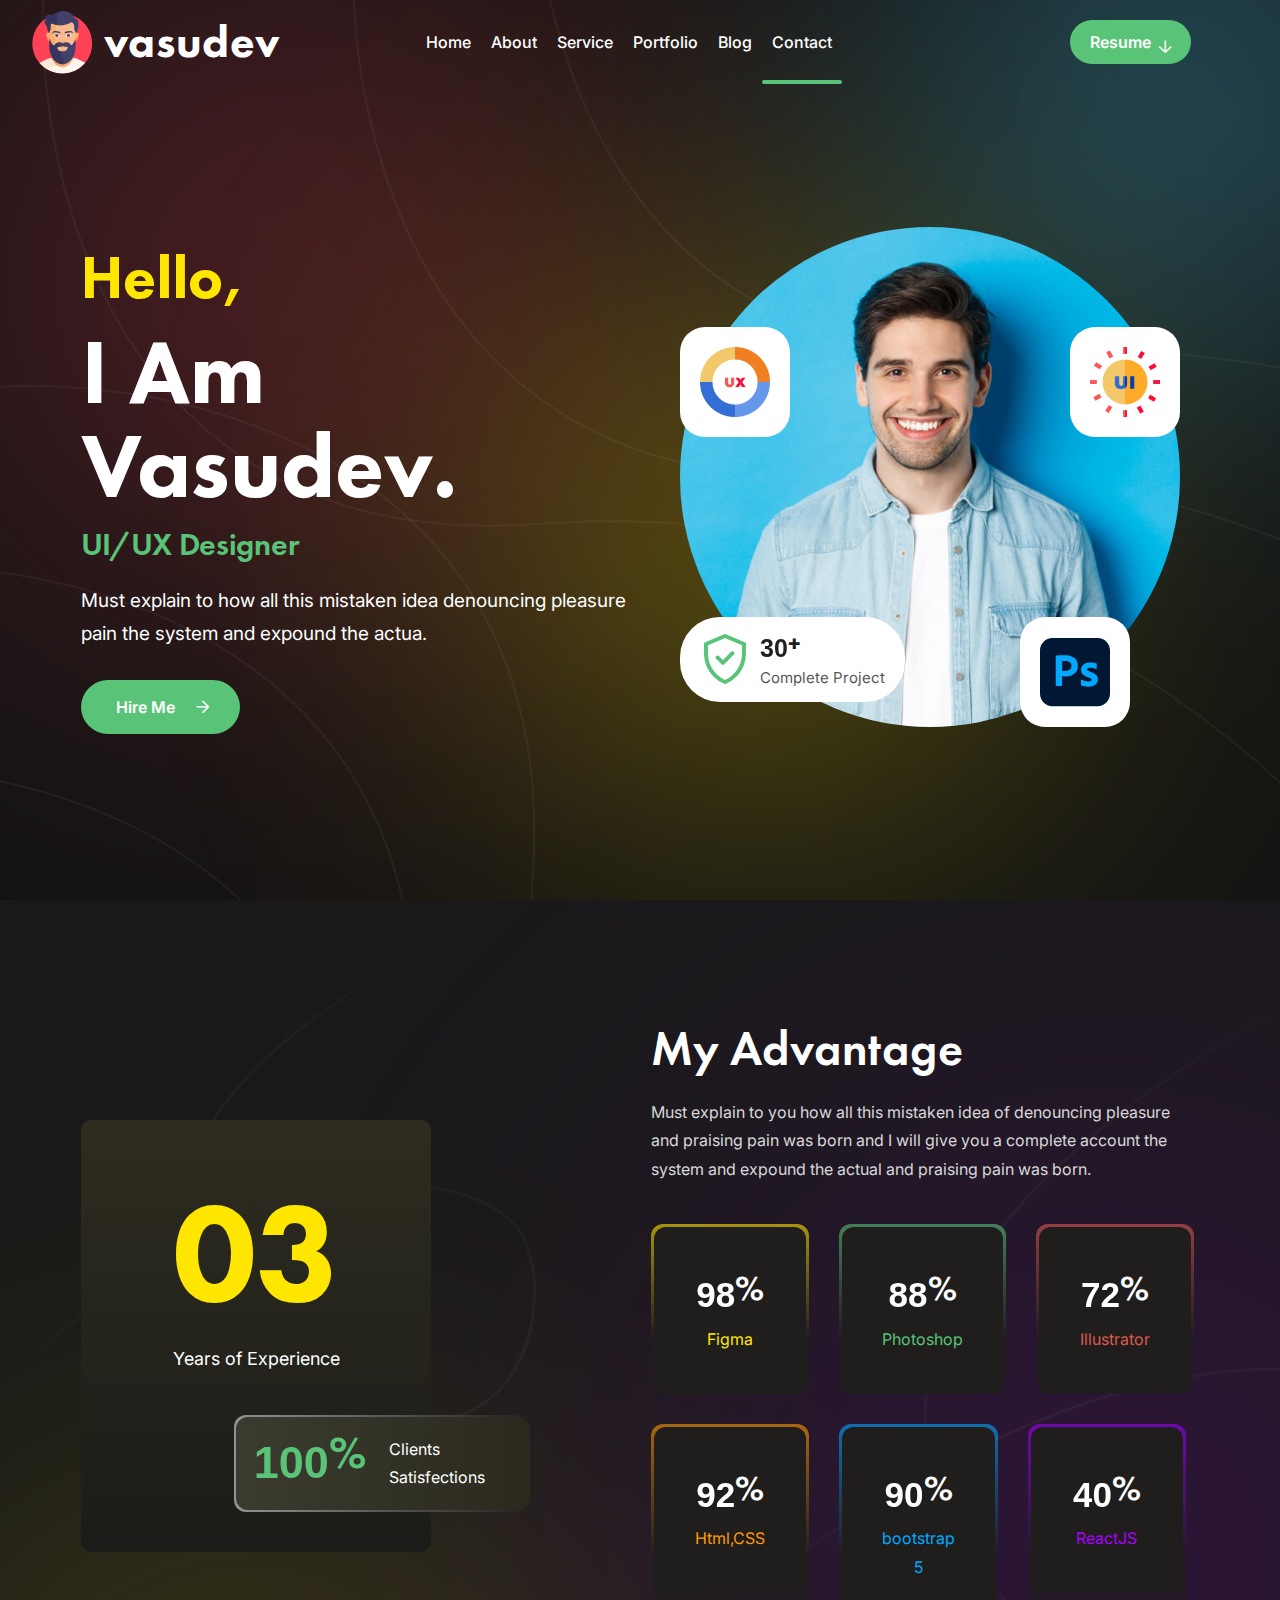
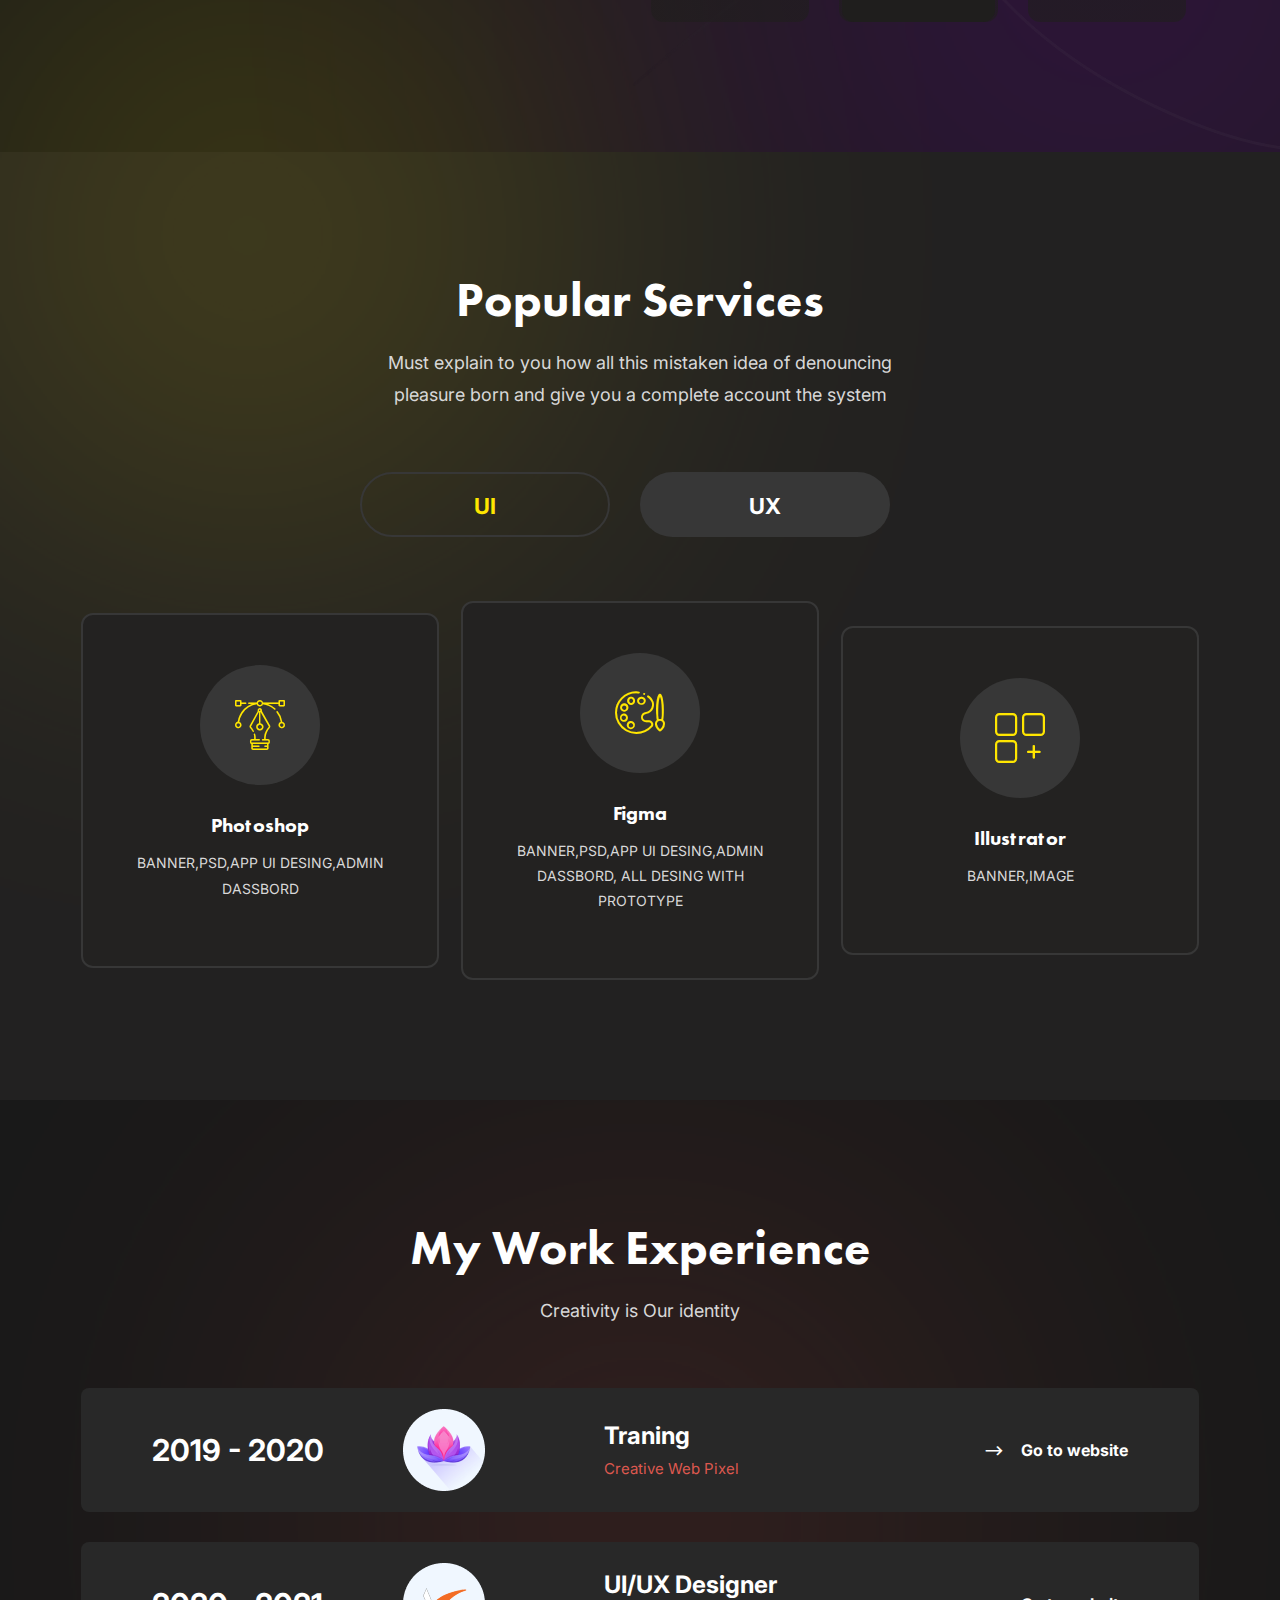
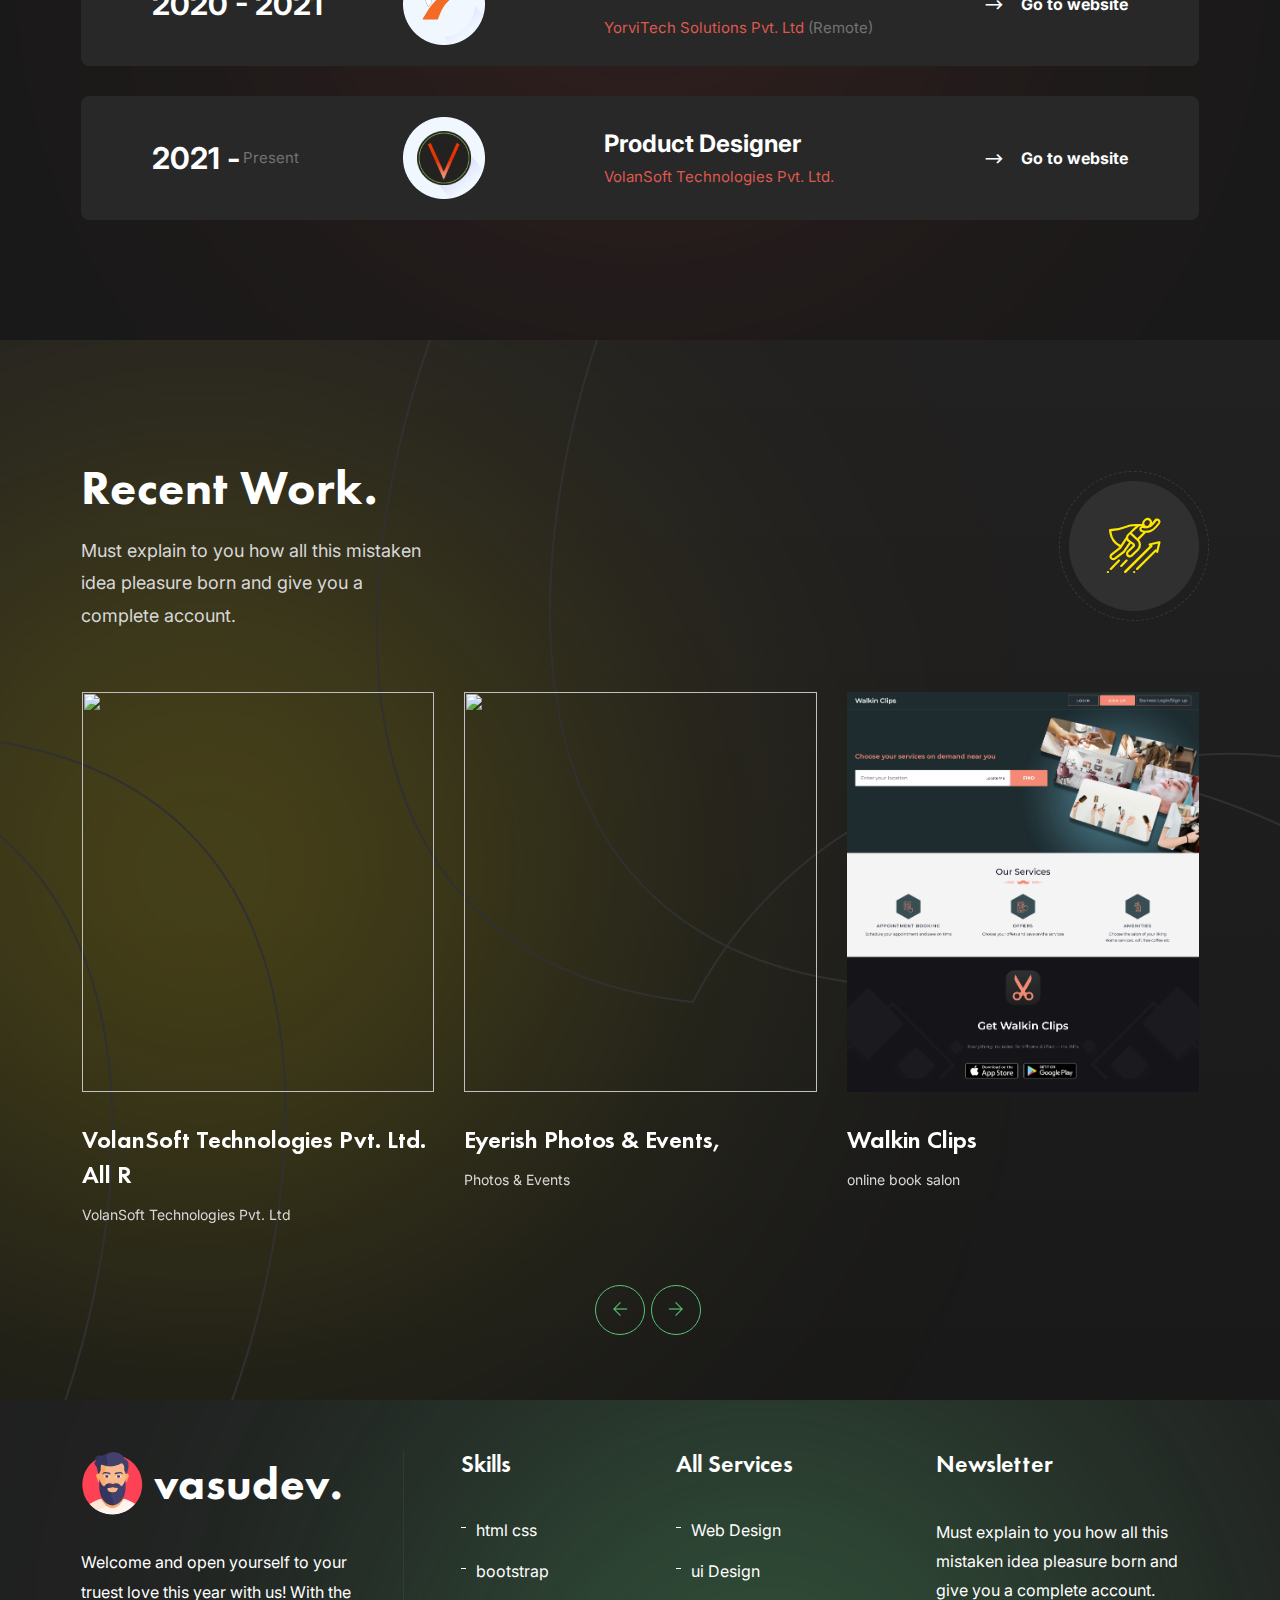
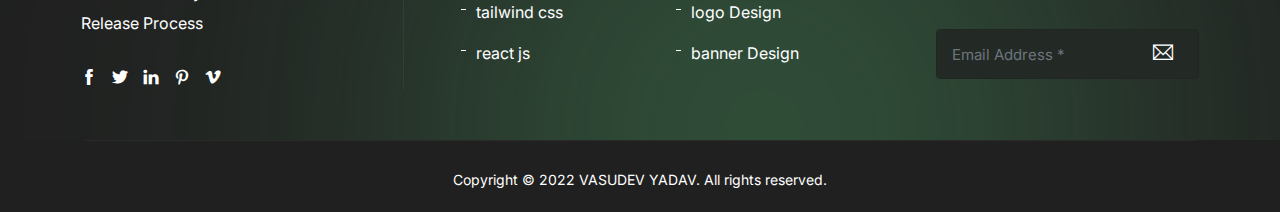
==== index.html @ 5c4f7eec "all file" ====
<!DOCTYPE html>
<html lang="en">


<head>
    <meta charset="utf-8">
    <meta http-equiv="X-UA-Compatible" content="IE=edge">
    <meta name="viewport" content="width=device-width, initial-scale=1">
    <meta name="author" content="wpOceans">
    <link rel="shortcut icon" type="image/png" href="assets/images/favicon.png">
    <title> vasudev yadav Portfolio</title>
    <link href="assets/css/themify-icons.css" rel="stylesheet">
    <link href="assets/css/font-awesome.min.css" rel="stylesheet">
    <link href="assets/css/flaticon.css" rel="stylesheet">
    <link href="assets/css/bootstrap.min.css" rel="stylesheet">
    <link href="assets/css/magnific-popup.css" rel="stylesheet">
    <link href="assets/css/animate.css" rel="stylesheet">
    <link href="assets/css/owl.carousel.css" rel="stylesheet">
    <link href="assets/css/owl.theme.css" rel="stylesheet">
    <link href="assets/css/slick.css" rel="stylesheet">
    <link href="assets/css/slick-theme.css" rel="stylesheet">
    <link href="assets/css/swiper.min.css" rel="stylesheet">
    <link href="assets/css/nice-select.css" rel="stylesheet">
    <link href="assets/css/owl.transitions.css" rel="stylesheet">
    <link href="assets/css/jquery.fancybox.css" rel="stylesheet">
    <link href="assets/css/odometer-theme-default.css" rel="stylesheet">
    <link href="assets/sass/style.css" rel="stylesheet">
</head>

<body>

    <!-- start page-wrapper -->
    <div class="page-wrapper">
        <!-- start preloader -->
        <div class="preloader">
            <div class="vertical-centered-box">
                <div class="content">
                    <div class="loader-circle"></div>
                    <div class="loader-line-mask">
                        <div class="loader-line"></div>
                    </div>
                    <img src="assets/images/preloader.png" alt="">
                </div>
            </div>
        </div>
        <!-- end preloader -->
        <header id="header" class="wpo-header-style-1">
            <div class="wpo-site-header">
                <nav class="navigation navbar navbar-expand-lg navbar-light">
                    <div class="container">
                        <div class="row align-items-center">
                            <div class="col-lg-3 col-md-3 col-3 d-lg-none dl-block">
                                <div class="mobail-menu">
                                    <button type="button" class="navbar-toggler open-btn">
                                        <span class="sr-only">Toggle navigation</span>
                                        <span class="icon-bar first-angle"></span>
                                        <span class="icon-bar middle-angle"></span>
                                        <span class="icon-bar last-angle"></span>
                                    </button>
                                </div>
                            </div>
                            <div class="col-lg-2 col-md-6 col-6">
                                <div class="navbar-header">
                                    <a class="navbar-brand site-logo" href="index.html"><img
                                            src="assets/images/logo.png" alt="">vasudev</a>
                                </div>
                            </div>
                            <div class="col-lg-8 col-md-1 col-1">
                                <div id="navbar" class="collapse navbar-collapse navigation-holder">
                                    <button class="menu-close"><i class="ti-close"></i></button>
                                    <ul class="nav navbar-nav mb-2 mb-lg-0">
                                        <li class="menu-item-has-children">
                                            <a  href="#">Home</a>
                                            
                                        </li>
                                        <li>
                                            <a  href="#">About</a>
                                        </li>
                                        <li class="menu-item-has-children">
                                            <a href="#">Service</a>
                                           
                                        </li>
                                        <li class="menu-item-has-children">
                                            <a href="portfolio.html">Portfolio</a>
                                           
                                        </li>
                                        <li class="menu-item-has-children">
                                            <a href="#">Blog</a>
                                          
                                        </li>
                                        <li>
                                            <a class="active" href="contact.html">Contact</a>
                                        </li>
                                    </ul>

                                </div><!-- end of nav-collapse -->
                            </div>
                            <div class="col-lg-2 col-md-2 col-2">
                                <div class="header-right">
                                    <div class="header-btn">
                                        <a class="theme-btn" download="My Cv" href="assets/vasudev-yadav-resume.doc"
                                            title="ImageName">
                                            <img class="hide-img" alt="ImageName" src="assets/vasudev-yadav-resume.doc">
                                            Resume
                                        </a>
                                    </div>
                                </div>
                            </div>
                        </div>
                    </div><!-- end of container -->
                </nav>
            </div>
        </header>
        <!-- start of hero -->
        <section class="static-hero" id='div'>
            <div class="hero-container">
                <div class="hero-inner">
                    <div class="container">
                        <div class="row align-items-center">
                            <div class="col-xl-6 col-lg-6 col-12">
                                <div class="wpo-static-hero-inner">
                                    <div data-swiper-parallax="300" class="slide-title">
                                        <h2><span>Hello,</span>
                                            I am Vasudev.</h2>
                                    </div>
                                    <div data-swiper-parallax="300" class="slide-sub-title">
                                        <h5>UI/UX Designer</h5>
                                    </div>
                                    <div data-swiper-parallax="400" class="slide-text">
                                        <p>Must explain to how all this mistaken idea denouncing pleasure pain
                                            the system and expound the actua.</p>
                                    </div>
                                    <div class="clearfix"></div>
                                    <div class="slide-btn"><a class="theme-btn" href="about.html">Hire Me</a></div>
                                </div>
                            </div>
                        </div>
                    </div>
                </div>
            </div>
            <div class="static-hero-right">
                <div class="static-hero-img">
                    <div class="static-hero-img-inner">
                        <img src="assets/images/slider/1.jpg" alt="">
                        <div class="icon-1 floating-item"><img src="assets/images/icon/ux.png" alt=""></div>
                        <div class="icon-2 floating-item"><img src="assets/images/icon/ui.png" alt=""></div>
                        <div class="icon-3 floating-item"><img src="assets/images/icon/photoshop.svg" alt=""></div>
                        <div class="project floating-item">
                            <div class="icon">
                                <i class="fi flaticon-verified"></i>
                            </div>
                            <div class="p-text">
                                <h3><span class="odometer" data-count="30">30</span>+</h3>
                                <p>Complete Project</p>
                            </div>
                        </div>
                    </div>
                </div>
            </div>
            <div class="shape-1">
                <svg width="1038" height="938" viewBox="0 0 1038 938" fill="none">
                    <g opacity="0.5" filter="url(#filter0_f_39_4392)">
                        <circle cx="290.5" cy="282.5" r="247.5" />
                    </g>
                    <defs>
                        <filter id="filter0_f_39_4392" x="-457" y="-465" width="1495" height="1495"
                            filterUnits="userSpaceOnUse" color-interpolation-filters="sRGB">
                            <feFlood flood-opacity="0" result="BackgroundImageFix" />
                            <feBlend mode="normal" in="SourceGraphic" in2="BackgroundImageFix" result="shape" />
                            <feGaussianBlur stdDeviation="250" result="effect1_foregroundBlur_39_4392" />
                        </filter>
                    </defs>
                </svg>
            </div>
            <div class="shape-2">
                <svg width="1295" height="938" viewBox="0 0 1295 938" fill="none">
                    <g opacity="0.4" filter="url(#filter0_f_39_4393)">
                        <circle cx="647.5" cy="561.5" r="247.5" />
                    </g>
                    <defs>
                        <filter id="filter0_f_39_4393" x="0" y="-86" width="1295" height="1295"
                            filterUnits="userSpaceOnUse" color-interpolation-filters="sRGB">
                            <feFlood flood-opacity="0" result="BackgroundImageFix" />
                            <feBlend mode="normal" in="SourceGraphic" in2="BackgroundImageFix" result="shape" />
                            <feGaussianBlur stdDeviation="200" result="effect1_foregroundBlur_39_4393" />
                        </filter>
                    </defs>
                </svg>
            </div>
            <div class="shape-3">
                <svg width="752" height="747" viewBox="0 0 752 747" fill="none">
                    <g opacity="0.45" filter="url(#filter0_f_39_4394)">
                        <circle cx="647.5" cy="99.5" r="247.5" />
                    </g>
                    <defs>
                        <filter id="filter0_f_39_4394" x="0" y="-548" width="1295" height="1295"
                            filterUnits="userSpaceOnUse" color-interpolation-filters="sRGB">
                            <feFlood flood-opacity="0" result="BackgroundImageFix" />
                            <feBlend mode="normal" in="SourceGraphic" in2="BackgroundImageFix" result="shape" />
                            <feGaussianBlur stdDeviation="200" result="effect1_foregroundBlur_39_4394" />
                        </filter>
                    </defs>
                </svg>
            </div>
            <div class="line-shape-1">
                <img src="assets/images/slider/line-1.png" alt="">
            </div>
            <div class="line-shape-2">
                <img src="assets/images/slider/line-2.png" alt="">
            </div>
        </section>
        <!-- end of hero slider -->

        <!-- start of wpo-about-area -->
        <div class="wpo-about-area section-padding">
            <div class="container">
                <div class="row align-items-center">
                    <div class="col-lg-5 col-md-12 col-sm-12">
                        <div class="wpo-about-exprience-wrap">
                            <div class="wpo-about-exprience">
                                <h2>03</h2>
                                <span>Years of Experience</span>
                            </div>
                            <div class="client">
                                <h3><span class="odometer" data-count="100">00</span>%</h3>
                                <p>Clients Satisfections</p>
                            </div>
                        </div>
                    </div>
                    <div class="col-lg-6 offset-lg-1 col-md-12 col-sm-12">
                        <div class="wpo-about-content">
                            <div class="wpo-about-title">
                                <h2>My Advantage</h2>
                                <p>Must explain to you how all this mistaken idea of denouncing
                                    pleasure and praising pain was born and I will give you a complete account
                                    the system and expound the actual and praising pain was born.</p>
                            </div>
                            <div class="wpo-about-funfact">
                                <div class="grid">
                                    <div class="grid-inner">
                                        <h3><span class="odometer" data-count="98">98</span>%</h3>
                                        <p>Figma</p>
                                    </div>
                                </div>
                              
                                <div class="grid">
                                    <div class="grid-inner">
                                        <h3><span class="odometer" data-count="88">99</span>%</h3>
                                        <p>Photoshop</p>
                                    </div>
                                </div>

                                <div class="grid">
                                    <div class="grid-inner">
                                        <h3><span class="odometer" data-count="72">80</span>%</h3>
                                        <p>Illustrator</p>
                                    </div>
                                </div>

                                <div class="grid">
                                    <div class="grid-inner">
                                        <h3><span class="odometer" data-count="92">92</span>%</h3>
                                        <p>Html,CSS </p>
                                    </div>
                                </div>
                                <div class="grid">
                                    <div class="grid-inner">
                                        <h3><span class="odometer" data-count="90">00</span>%</h3>
                                        <p> bootstrap 5  </p>
                                    </div>
                                </div>
                                <div class="grid">
                                    <div class="grid-inner">
                                        <h3><span class="odometer" data-count="40">00</span>%</h3>
                                        <p>ReactJS</p>
                                    </div>
                                </div>
                            </div>
                        </div>
                    </div>
                </div>
            </div>
            <div class="ab-shape">
                <svg width="995" height="1495" viewBox="0 0 995 1495" fill="none">
                    <g opacity="0.3" filter="url(#filter0_f_39_4267)">
                        <circle cx="247.5" cy="747.5" r="247.5" fill="#FFE500" />
                    </g>
                    <defs>
                        <filter id="filter0_f_39_4267" x="-500" y="0" width="1495" height="1495"
                            filterUnits="userSpaceOnUse" color-interpolation-filters="sRGB">
                            <feFlood flood-opacity="0" result="BackgroundImageFix" />
                            <feBlend mode="normal" in="SourceGraphic" in2="BackgroundImageFix" result="shape" />
                            <feGaussianBlur stdDeviation="250" result="effect1_foregroundBlur_39_4267" />
                        </filter>
                    </defs>
                </svg>
            </div>
            <div class="ab-shape-s2">
                <svg width="1252" height="1901" viewBox="0 0 1252 1901" fill="none">
                    <g opacity="0.15" filter="url(#filter0_f_39_4265)">
                        <circle cx="950" cy="950.004" r="450" />
                    </g>
                    <defs>
                        <filter id="filter0_f_39_4265" x="-0.00012207" y="0.00402832" width="1900" height="1900"
                            filterUnits="userSpaceOnUse" color-interpolation-filters="sRGB">
                            <feFlood flood-opacity="0" result="BackgroundImageFix" />
                            <feBlend mode="normal" in="SourceGraphic" in2="BackgroundImageFix" result="shape" />
                            <feGaussianBlur stdDeviation="250" result="effect1_foregroundBlur_39_4265" />
                        </filter>
                    </defs>
                </svg>
            </div>
            <div class="line-shape-1">
                <img src="assets/images/about/shape1.png" alt="">
            </div>
            <div class="line-shape-2">
                <img src="assets/images/about/shape2.png" alt="">
            </div>
        </div>
        <!-- end of wpo-about-area -->

        <!-- start of wpo-service-area -->
        <div class="wpo-service-area section-padding">
            <div class="container">
                <div class="row justify-content-center">
                    <div class="col-lg-6 col-12">
                        <div class="wpo-section-title">
                            <h2>Popular Services</h2>
                            <p>Must explain to you how all this mistaken idea of denouncing pleasure
                                born and give you a complete account the system</p>
                        </div>
                    </div>
                </div>
                <div class="wpo-service-wrap">
                    <ul class="nav nav-tabs" id="myTab" role="tablist">
                       
                        <li class="nav-item" role="presentation">
                            <a class="nav-link active" id="Design-tab" data-bs-toggle="tab" href="#Design" role="tab"
                                aria-controls="Design" aria-selected="false">UI</a>
                        </li>

                        <li class="nav-item" role="presentation">
                            <a class="nav-link" id="Development-tab" data-bs-toggle="tab" href="#Development" role="tab"
                                aria-controls="Development" aria-selected="true">UX</a>
                        </li>
                      
                    
                    </ul>
                    <div class="tab-content">
                       
                        <div role="tabpanel" class="tab-pane active" id="Design">
                            <div class="row align-items-center">
                                <div class="col-lg-4 col-md-6 col-12">
                                    <div class="wpo-service-item">
                                        <div class="icon">
                                            <i class="fi flaticon-vector"></i>
                                        </div>
                                        <h2>Photoshop</h2>
                                        <p>BANNER,PSD,APP UI DESING,ADMIN DASSBORD</p>
                                       
                                    </div>
                                </div>
                                <div class="col-lg-4 col-md-6 col-12">
                                    <div class="wpo-service-item">
                                        <div class="icon">
                                            <i class="fi flaticon-palette"></i>
                                        </div>
                                        <h2>Figma</h2>
                                        <p>BANNER,PSD,APP UI DESING,ADMIN DASSBORD, ALL DESING WITH PROTOTYPE </p>
                                    </div>
                                </div>
                                <div class="col-lg-4 col-md-6 col-12">
                                    <div class="wpo-service-item">
                                        <div class="icon">
                                            <i class="fi flaticon-add"></i>
                                        </div>
                                        <h2>Illustrator </h2>
                                        <p>BANNER,IMAGE</p>
                                    </div>
                                </div>
                            </div>
                        </div>
                       
                        <div role="tabpanel" class="tab-pane" id="Development">
                            <div class="row align-items-center">
                                <div class="col-lg-4 col-md-6 col-12">
                                    <div class="wpo-service-item">
                                        <div class="icon">
                                            <i class="fi flaticon-coding"></i>
                                        </div>
                                        <h2>HTML5, CSS, jquery</h2>
                                        <p>Creativity is Our identity
                                        </p>
                                    </div>
                                </div>
                                <div class="col-lg-4 col-md-6 col-12">
                                    <div class="wpo-service-item">
                                        <div class="icon">
                                            <i class="fi flaticon-app-development"></i>
                                        </div>
                                        <h2>bootstrap, tailwind css</h2>
                                        <p>Creativity is Our identity
                                        </p>
                                    </div>
                                </div>
                                <div class="col-lg-4 col-md-6 col-12">
                                    <div class="wpo-service-item">
                                        <div class="icon">
                                            <i class="fi flaticon-smartphone"></i>
                                        </div>
                                        <h2>Normal react js </h2>
                                        <p>Project Setup,React Router, packages install</p>
                                    </div>
                                </div>
                            </div>
                        </div>
                    
                    </div>
                </div>
            </div>
            <div class="ab-shape">
                <svg width="995" height="1495" viewBox="0 0 995 1495" fill="none">
                    <g opacity="0.3" filter="url(#filter0_f_39_4268)">
                        <circle cx="247.5" cy="747.5" r="247.5" fill="#FFE500" />
                    </g>
                    <defs>
                        <filter id="filter0_f_39_4268" x="-500" y="0" width="1495" height="1495"
                            filterUnits="userSpaceOnUse" color-interpolation-filters="sRGB">
                            <feFlood flood-opacity="0" result="BackgroundImageFix" />
                            <feBlend mode="normal" in="SourceGraphic" in2="BackgroundImageFix" result="shape" />
                            <feGaussianBlur stdDeviation="250" result="effect1_foregroundBlur_39_4267" />
                        </filter>
                    </defs>
                </svg>
            </div>
        </div>
        <!-- end of wpo-service-area -->

        <!-- start of wpo-work-area -->
        <div class="wpo-work-area section-padding">
            <div class="container">
                <div class="row justify-content-center">
                    <div class="col-lg-6 col-12">
                        <div class="wpo-section-title">
                            <h2>My Work Experience</h2>
                            <p>Creativity is Our identity
                            </p>
                        </div>
                    </div>
                </div>
                <div class="wpo-work-wrap">
                    <div class="wpo-work-item">
                        <ul>
                            <li class="date">2019 - 2020</li>
                            <li class="logo"><img src="assets/images/work/1.png" alt=""></li>
                            <li class="position">Traning <span>Creative Web Pixel</span></li>
                            <li class="link"><a href="https://www.creativewebpixel.com/"target="blank">Go to website</a></li>
                        </ul>
                    </div>
                    <div class="wpo-work-item">
                        <ul>
                            <li class="date">2020 - 2021</li>
                            <li class="logo"><img src="assets/images/work/2.png" alt=""></li>
                            <li class="position">UI/UX Designer <span>YorviTech Solutions Pvt. Ltd
                                    <span>(Remote)</span></span></li>
                            <li class="link"><a href="https://yorvitech.com/" target="_blank">Go to website</a></li>
                        </ul>
                    </div>
                 
                    <div class="wpo-work-item">
                        <ul>
                            <li class="date">2021 - <span>Present</span></li>
                            <li class="logo"><img src="assets/images/work/4.png" alt=""></li>
                            <li class="position">Product Designer <span>VolanSoft Technologies Pvt. Ltd.
                                    </span></li>
                            <li class="link"><a href="https://volansoft.in/" target="_blank">Go to website</a></li>
                        </ul>
                    </div>
                </div>
            </div>
            <div class="shape-wk">
                <svg width="1500" height="1500" viewBox="0 0 1500 1500" fill="none">
                    <g opacity="0.45" filter="url(#filter0_f_39_4214)">
                        <circle cx="750" cy="750" r="200" />
                    </g>
                    <defs>
                        <filter id="filter0_f_39_4214" x="0" y="0" width="1500" height="1500"
                            filterUnits="userSpaceOnUse" color-interpolation-filters="sRGB">
                            <feFlood flood-opacity="0" result="BackgroundImageFix" />
                            <feBlend mode="normal" in="SourceGraphic" in2="BackgroundImageFix" result="shape" />
                            <feGaussianBlur stdDeviation="275" result="effect1_foregroundBlur_39_4212" />
                        </filter>
                    </defs>
                </svg>
            </div>
        </div>
        <!-- end of wpo-work-area -->

        <!-- start of wpo-project-area -->
        <div class="wpo-project-area section-padding">
            <div class="container">
                <div class="wpo-section-title-s2">
                    <div class="row align-items-center">
                        <div class="col-lg-4 col-12">
                            <div class="title">
                                <h2>Recent Work.</h2>
                                <p>Must explain to you how all this mistaken idea pleasure
                                    born and give you a complete account.</p>
                            </div>
                        </div>
                        <div class="col-lg-6 offset-lg-2">
                            <div class="sec-title-icon">
                                <i class="fi flaticon-self-growth"></i>
                            </div>
                        </div>
                    </div>
                </div>
                <div class="wpo-project-wrap wpo-project-slide owl-carousel">
                    <div class="wpo-project-item">
                        <div class="wpo-project-img">
                            <img class="project-martket-img" src="assets/images/project/img-1.png" alt="">
                        </div>
                        <div class="wpo-project-text">
                            <h2><a href="https://volansoft.in/"target="blank">VolanSoft Technologies Pvt. Ltd. All R</a></h2>
                            <span>VolanSoft Technologies Pvt. Ltd</span>
                        </div>
                    </div>
                    <div class="wpo-project-item">
                        <div class="wpo-project-img">
                            <img class="project-martket-img" src="assets/images/project/img-2.png" alt="">
                        </div>
                        <div class="wpo-project-text">
                            <h2><a href="https://eyerishphotos.online/" target="_blank">Eyerish Photos & Events,</a></h2>
                            <span>Photos & Events</span>
                        </div>
                    </div>
                    <div class="wpo-project-item">
                        <div class="wpo-project-img">
                            <img class="project-martket-img" src="assets/images/project/img-3.png" alt="">
                        </div>
                        <div class="wpo-project-text">
                            <h2><a href="https://walkinclips.com/" target="_blank">Walkin Clips</a></h2>
                            <span>online book salon</span>
                        </div>
                    </div>
                    <div class="wpo-project-item">
                        <div class="wpo-project-img">
                            <img class="project-martket-img" src="assets/images/project/img-5.png" alt="">
                        </div>
                        <div class="wpo-project-text">
                            <h2><a href="https://revueradmin.mishry.com/revuer-admin" target="_blank">RevuER</a></h2>
                            <span> Business Managment panel</span>
                        </div>
                    </div>
                    <div class="wpo-project-item">
                        <div class="wpo-project-img">
                            <img class="project-martket-img" src="assets/images/project/img-6.png" alt="">
                        </div>
                        <div class="wpo-project-text">
                            <h2><a href="http://3.110.170.207:3000/super-admin/school-details" target="_blank">School Panel</a></h2>
                            <span>online School Managment</span>
                        </div>
                    </div>
                    
                </div>
            </div>
            <div class="shape-p">
                <svg width="1325" height="1687" viewBox="0 0 1325 1687" fill="none">
                    <g filter="url(#filter0_f_39_4166)">
                        <circle cx="481.5" cy="843.5" r="343.5" fill-opacity="0.27" />
                    </g>
                    <defs>
                        <filter id="filter0_f_39_4166" x="-362" y="0" width="1687" height="1687"
                            filterUnits="userSpaceOnUse" color-interpolation-filters="sRGB">
                            <feFlood flood-opacity="0" result="BackgroundImageFix" />
                            <feBlend mode="normal" in="SourceGraphic" in2="BackgroundImageFix" result="shape" />
                            <feGaussianBlur stdDeviation="250" result="effect1_foregroundBlur_39_4166" />
                        </filter>
                    </defs>
                </svg>
            </div>
            <div class="line-shape-1">
                <img src="assets/images/project/line-1.png" alt="">
            </div>
            <div class="line-shape-2">
                <img src="assets/images/project/line-2.png" alt="">
            </div>
        </div>
        <!-- end of wpo-project-area -->

      
        <!-- start wpo-site-footer -->
        <footer class="wpo-site-footer">
         
            <div class="upper-footer">
                <div class="container">
                    <div class="row">
                        <div class="col col-lg-4 col-md-6 col-12">
                            <div class="widget about-widget">
                                <div class="logo widget-title">
                                    <a class="site-logo" href="index-2.html"><img src="assets/images/logo.png"
                                            alt="">vasudev.</a>
                                </div>
                                <p>Welcome and open yourself to your truest love this year with us! With the Release
                                    Process</p>
                                <div class="social-icons">
                                    <ul>
                                        <li><a href="#"><i class="ti-facebook"></i></a></li>
                                        <li><a href="#"><i class="ti-twitter-alt"></i></a></li>
                                        <li><a href="https://www.linkedin.com/in/vasudev-yadav-4305231a5/" target="_blank"><i class="ti-linkedin"></i></a></li>
                                        <li><a href="#"><i class="ti-pinterest"></i></a></li>
                                        <li><a href="#"><i class="ti-vimeo-alt"></i></a></li>
                                    </ul>
                                </div>
                            </div>
                        </div>
                        <div class="col col-lg-2 col-md-6 col-12">
                            <div class="widget link-widget">
                                <div class="widget-title">
                                    <h3>Skills</h3>
                                </div>
                                <ul>
                                    <li><a href="#">html css</a></li>
                                    <li><a href="#"> bootstrap</a></li>
                                    <li><a href="#">tailwind css</a></li>
                                    <li><a href="#">react js</a></li>
                                </ul>
                            </div>
                        </div>
                        <div class="col col-lg-3 col-md-6 col-12">
                            <div class="widget link-widget service-link-widget">
                                <div class="widget-title">
                                    <h3>All Services</h3>
                                </div>
                                <ul>
                                    <li><a href="#">Web Design</a></li>
                                    <li><a href="#">ui Design</a></li>
                                    <li><a href="#">logo Design</a></li>
                                    <li><a href="#">banner Design</a></li>
                                </ul>
                            </div>
                        </div>
                        <div class="col col-lg-3 col-md-6 col-12">
                            <div class="widget newsletter-widget">
                                <div class="widget-title">
                                    <h3>Newsletter</h3>
                                </div>
                                <p>Must explain to you how all this mistaken idea pleasure born and give you a complete
                                    account.</p>
                                <form>
                                    <div class="input-1">
                                        <input type="email" class="form-control" placeholder="Email Address *" required>
                                    </div>
                                    <div class="submit clearfix">
                                        <button type="submit"><i class="ti-email"></i></button>
                                    </div>
                                </form>
                            </div>
                        </div>
                    </div>
                </div> <!-- end container -->
                <div class="shadow-shape">
                    <svg width="1319" height="1567" viewBox="0 0 1319 1567" fill="none">
                        <g filter="url(#filter0_f_39_3833)">
                            <circle cx="803" cy="803" r="303" fill="#59C378" fill-opacity="0.5" />
                        </g>
                        <defs>
                            <filter id="filter0_f_39_3833" x="0" y="0" width="1606" height="1606"
                                filterUnits="userSpaceOnUse" color-interpolation-filters="sRGB">
                                <feFlood flood-opacity="0" result="BackgroundImageFix" />
                                <feBlend mode="normal" in="SourceGraphic" in2="BackgroundImageFix" result="shape" />
                                <feGaussianBlur stdDeviation="250" result="effect1_foregroundBlur_39_3832" />
                            </filter>
                        </defs>
                    </svg>
                </div>
            </div>
            <div class="lower-footer">
                <div class="container">
                    <div class="row">
                        <div class="separator"></div>
                        <p class="copyright">Copyright &copy; 2022 VASUDEV YADAV. All rights reserved.</p>
                    </div>
                </div>
            </div>
        </footer>
        <!-- end wpo-site-footer -->


    </div>
    <!-- end of page-wrapper -->

    <!-- All JavaScript files
    ================================================== -->
    <script src="assets/js/jquery.min.js"></script>
    <script src="assets/js/bootstrap.bundle.min.js"></script>
    <!-- Plugins for this template -->
    <script src="assets/js/modernizr.custom.js"></script>
    <script src="assets/js/jquery.dlmenu.js"></script>
    <script src="assets/js/jquery-plugin-collection.js"></script>
    <!-- Moving Animation -->
    <script src="assets/js/moving-animation.js"></script>
    <!-- Custom script for this template -->
    <script src="assets/js/script.js"></script>
</body>

</html>
---- assets/css/themify-icons.css ----
@font-face {
	font-family: 'themify';
	src:url('../fonts/themify9f24.eot?-fvbane');
	src:url('../fonts/themifyd41d.eot?#iefix-fvbane') format('embedded-opentype'),
		url('../fonts/themify9f24.woff?-fvbane') format('woff'),
		url('../fonts/themify9f24.ttf?-fvbane') format('truetype'),
		url('../fonts/themify9f24.svg?-fvbane#themify') format('svg');
	font-weight: normal;
	font-style: normal;
}

[class^="ti-"], [class*=" ti-"] {
	font-family: 'themify';
	speak: none;
	font-style: normal;
	font-weight: normal;
	font-variant: normal;
	text-transform: none;
	line-height: 1;

	/* Better Font Rendering =========== */
	-webkit-font-smoothing: antialiased;
	-moz-osx-font-smoothing: grayscale;
}

.ti-wand:before {
	content: "\e600";
}
.ti-volume:before {
	content: "\e601";
}
.ti-user:before {
	content: "\e602";
}
.ti-unlock:before {
	content: "\e603";
}
.ti-unlink:before {
	content: "\e604";
}
.ti-trash:before {
	content: "\e605";
}
.ti-thought:before {
	content: "\e606";
}
.ti-target:before {
	content: "\e607";
}
.ti-tag:before {
	content: "\e608";
}
.ti-tablet:before {
	content: "\e609";
}
.ti-star:before {
	content: "\e60a";
}
.ti-spray:before {
	content: "\e60b";
}
.ti-signal:before {
	content: "\e60c";
}
.ti-shopping-cart:before {
	content: "\e60d";
}
.ti-shopping-cart-full:before {
	content: "\e60e";
}
.ti-settings:before {
	content: "\e60f";
}
.ti-search:before {
	content: "\e610";
}
.ti-zoom-in:before {
	content: "\e611";
}
.ti-zoom-out:before {
	content: "\e612";
}
.ti-cut:before {
	content: "\e613";
}
.ti-ruler:before {
	content: "\e614";
}
.ti-ruler-pencil:before {
	content: "\e615";
}
.ti-ruler-alt:before {
	content: "\e616";
}
.ti-bookmark:before {
	content: "\e617";
}
.ti-bookmark-alt:before {
	content: "\e618";
}
.ti-reload:before {
	content: "\e619";
}
.ti-plus:before {
	content: "\e61a";
}
.ti-pin:before {
	content: "\e61b";
}
.ti-pencil:before {
	content: "\e61c";
}
.ti-pencil-alt:before {
	content: "\e61d";
}
.ti-paint-roller:before {
	content: "\e61e";
}
.ti-paint-bucket:before {
	content: "\e61f";
}
.ti-na:before {
	content: "\e620";
}
.ti-mobile:before {
	content: "\e621";
}
.ti-minus:before {
	content: "\e622";
}
.ti-medall:before {
	content: "\e623";
}
.ti-medall-alt:before {
	content: "\e624";
}
.ti-marker:before {
	content: "\e625";
}
.ti-marker-alt:before {
	content: "\e626";
}
.ti-arrow-up:before {
	content: "\e627";
}
.ti-arrow-right:before {
	content: "\e628";
}
.ti-arrow-left:before {
	content: "\e629";
}
.ti-arrow-down:before {
	content: "\e62a";
}
.ti-lock:before {
	content: "\e62b";
}
.ti-location-arrow:before {
	content: "\e62c";
}
.ti-link:before {
	content: "\e62d";
}
.ti-layout:before {
	content: "\e62e";
}
.ti-layers:before {
	content: "\e62f";
}
.ti-layers-alt:before {
	content: "\e630";
}
.ti-key:before {
	content: "\e631";
}
.ti-import:before {
	content: "\e632";
}
.ti-image:before {
	content: "\e633";
}
.ti-heart:before {
	content: "\e634";
}
.ti-heart-broken:before {
	content: "\e635";
}
.ti-hand-stop:before {
	content: "\e636";
}
.ti-hand-open:before {
	content: "\e637";
}
.ti-hand-drag:before {
	content: "\e638";
}
.ti-folder:before {
	content: "\e639";
}
.ti-flag:before {
	content: "\e63a";
}
.ti-flag-alt:before {
	content: "\e63b";
}
.ti-flag-alt-2:before {
	content: "\e63c";
}
.ti-eye:before {
	content: "\e63d";
}
.ti-export:before {
	content: "\e63e";
}
.ti-exchange-vertical:before {
	content: "\e63f";
}
.ti-desktop:before {
	content: "\e640";
}
.ti-cup:before {
	content: "\e641";
}
.ti-crown:before {
	content: "\e642";
}
.ti-comments:before {
	content: "\e643";
}
.ti-comment:before {
	content: "\e644";
}
.ti-comment-alt:before {
	content: "\e645";
}
.ti-close:before {
	content: "\e646";
}
.ti-clip:before {
	content: "\e647";
}
.ti-angle-up:before {
	content: "\e648";
}
.ti-angle-right:before {
	content: "\e649";
}
.ti-angle-left:before {
	content: "\e64a";
}
.ti-angle-down:before {
	content: "\e64b";
}
.ti-check:before {
	content: "\e64c";
}
.ti-check-box:before {
	content: "\e64d";
}
.ti-camera:before {
	content: "\e64e";
}
.ti-announcement:before {
	content: "\e64f";
}
.ti-brush:before {
	content: "\e650";
}
.ti-briefcase:before {
	content: "\e651";
}
.ti-bolt:before {
	content: "\e652";
}
.ti-bolt-alt:before {
	content: "\e653";
}
.ti-blackboard:before {
	content: "\e654";
}
.ti-bag:before {
	content: "\e655";
}
.ti-move:before {
	content: "\e656";
}
.ti-arrows-vertical:before {
	content: "\e657";
}
.ti-arrows-horizontal:before {
	content: "\e658";
}
.ti-fullscreen:before {
	content: "\e659";
}
.ti-arrow-top-right:before {
	content: "\e65a";
}
.ti-arrow-top-left:before {
	content: "\e65b";
}
.ti-arrow-circle-up:before {
	content: "\e65c";
}
.ti-arrow-circle-right:before {
	content: "\e65d";
}
.ti-arrow-circle-left:before {
	content: "\e65e";
}
.ti-arrow-circle-down:before {
	content: "\e65f";
}
.ti-angle-double-up:before {
	content: "\e660";
}
.ti-angle-double-right:before {
	content: "\e661";
}
.ti-angle-double-left:before {
	content: "\e662";
}
.ti-angle-double-down:before {
	content: "\e663";
}
.ti-zip:before {
	content: "\e664";
}
.ti-world:before {
	content: "\e665";
}
.ti-wheelchair:before {
	content: "\e666";
}
.ti-view-list:before {
	content: "\e667";
}
.ti-view-list-alt:before {
	content: "\e668";
}
.ti-view-grid:before {
	content: "\e669";
}
.ti-uppercase:before {
	content: "\e66a";
}
.ti-upload:before {
	content: "\e66b";
}
.ti-underline:before {
	content: "\e66c";
}
.ti-truck:before {
	content: "\e66d";
}
.ti-timer:before {
	content: "\e66e";
}
.ti-ticket:before {
	content: "\e66f";
}
.ti-thumb-up:before {
	content: "\e670";
}
.ti-thumb-down:before {
	content: "\e671";
}
.ti-text:before {
	content: "\e672";
}
.ti-stats-up:before {
	content: "\e673";
}
.ti-stats-down:before {
	content: "\e674";
}
.ti-split-v:before {
	content: "\e675";
}
.ti-split-h:before {
	content: "\e676";
}
.ti-smallcap:before {
	content: "\e677";
}
.ti-shine:before {
	content: "\e678";
}
.ti-shift-right:before {
	content: "\e679";
}
.ti-shift-left:before {
	content: "\e67a";
}
.ti-shield:before {
	content: "\e67b";
}
.ti-notepad:before {
	content: "\e67c";
}
.ti-server:before {
	content: "\e67d";
}
.ti-quote-right:before {
	content: "\e67e";
}
.ti-quote-left:before {
	content: "\e67f";
}
.ti-pulse:before {
	content: "\e680";
}
.ti-printer:before {
	content: "\e681";
}
.ti-power-off:before {
	content: "\e682";
}
.ti-plug:before {
	content: "\e683";
}
.ti-pie-chart:before {
	content: "\e684";
}
.ti-paragraph:before {
	content: "\e685";
}
.ti-panel:before {
	content: "\e686";
}
.ti-package:before {
	content: "\e687";
}
.ti-music:before {
	content: "\e688";
}
.ti-music-alt:before {
	content: "\e689";
}
.ti-mouse:before {
	content: "\e68a";
}
.ti-mouse-alt:before {
	content: "\e68b";
}
.ti-money:before {
	content: "\e68c";
}
.ti-microphone:before {
	content: "\e68d";
}
.ti-menu:before {
	content: "\e68e";
}
.ti-menu-alt:before {
	content: "\e68f";
}
.ti-map:before {
	content: "\e690";
}
.ti-map-alt:before {
	content: "\e691";
}
.ti-loop:before {
	content: "\e692";
}
.ti-location-pin:before {
	content: "\e693";
}
.ti-list:before {
	content: "\e694";
}
.ti-light-bulb:before {
	content: "\e695";
}
.ti-Italic:before {
	content: "\e696";
}
.ti-info:before {
	content: "\e697";
}
.ti-infinite:before {
	content: "\e698";
}
.ti-id-badge:before {
	content: "\e699";
}
.ti-hummer:before {
	content: "\e69a";
}
.ti-home:before {
	content: "\e69b";
}
.ti-help:before {
	content: "\e69c";
}
.ti-headphone:before {
	content: "\e69d";
}
.ti-harddrives:before {
	content: "\e69e";
}
.ti-harddrive:before {
	content: "\e69f";
}
.ti-gift:before {
	content: "\e6a0";
}
.ti-game:before {
	content: "\e6a1";
}
.ti-filter:before {
	content: "\e6a2";
}
.ti-files:before {
	content: "\e6a3";
}
.ti-file:before {
	content: "\e6a4";
}
.ti-eraser:before {
	content: "\e6a5";
}
.ti-envelope:before {
	content: "\e6a6";
}
.ti-download:before {
	content: "\e6a7";
}
.ti-direction:before {
	content: "\e6a8";
}
.ti-direction-alt:before {
	content: "\e6a9";
}
.ti-dashboard:before {
	content: "\e6aa";
}
.ti-control-stop:before {
	content: "\e6ab";
}
.ti-control-shuffle:before {
	content: "\e6ac";
}
.ti-control-play:before {
	content: "\e6ad";
}
.ti-control-pause:before {
	content: "\e6ae";
}
.ti-control-forward:before {
	content: "\e6af";
}
.ti-control-backward:before {
	content: "\e6b0";
}
.ti-cloud:before {
	content: "\e6b1";
}
.ti-cloud-up:before {
	content: "\e6b2";
}
.ti-cloud-down:before {
	content: "\e6b3";
}
.ti-clipboard:before {
	content: "\e6b4";
}
.ti-car:before {
	content: "\e6b5";
}
.ti-calendar:before {
	content: "\e6b6";
}
.ti-book:before {
	content: "\e6b7";
}
.ti-bell:before {
	content: "\e6b8";
}
.ti-basketball:before {
	content: "\e6b9";
}
.ti-bar-chart:before {
	content: "\e6ba";
}
.ti-bar-chart-alt:before {
	content: "\e6bb";
}
.ti-back-right:before {
	content: "\e6bc";
}
.ti-back-left:before {
	content: "\e6bd";
}
.ti-arrows-corner:before {
	content: "\e6be";
}
.ti-archive:before {
	content: "\e6bf";
}
.ti-anchor:before {
	content: "\e6c0";
}
.ti-align-right:before {
	content: "\e6c1";
}
.ti-align-left:before {
	content: "\e6c2";
}
.ti-align-justify:before {
	content: "\e6c3";
}
.ti-align-center:before {
	content: "\e6c4";
}
.ti-alert:before {
	content: "\e6c5";
}
.ti-alarm-clock:before {
	content: "\e6c6";
}
.ti-agenda:before {
	content: "\e6c7";
}
.ti-write:before {
	content: "\e6c8";
}
.ti-window:before {
	content: "\e6c9";
}
.ti-widgetized:before {
	content: "\e6ca";
}
.ti-widget:before {
	content: "\e6cb";
}
.ti-widget-alt:before {
	content: "\e6cc";
}
.ti-wallet:before {
	content: "\e6cd";
}
.ti-video-clapper:before {
	content: "\e6ce";
}
.ti-video-camera:before {
	content: "\e6cf";
}
.ti-vector:before {
	content: "\e6d0";
}
.ti-themify-logo:before {
	content: "\e6d1";
}
.ti-themify-favicon:before {
	content: "\e6d2";
}
.ti-themify-favicon-alt:before {
	content: "\e6d3";
}
.ti-support:before {
	content: "\e6d4";
}
.ti-stamp:before {
	content: "\e6d5";
}
.ti-split-v-alt:before {
	content: "\e6d6";
}
.ti-slice:before {
	content: "\e6d7";
}
.ti-shortcode:before {
	content: "\e6d8";
}
.ti-shift-right-alt:before {
	content: "\e6d9";
}
.ti-shift-left-alt:before {
	content: "\e6da";
}
.ti-ruler-alt-2:before {
	content: "\e6db";
}
.ti-receipt:before {
	content: "\e6dc";
}
.ti-pin2:before {
	content: "\e6dd";
}
.ti-pin-alt:before {
	content: "\e6de";
}
.ti-pencil-alt2:before {
	content: "\e6df";
}
.ti-palette:before {
	content: "\e6e0";
}
.ti-more:before {
	content: "\e6e1";
}
.ti-more-alt:before {
	content: "\e6e2";
}
.ti-microphone-alt:before {
	content: "\e6e3";
}
.ti-magnet:before {
	content: "\e6e4";
}
.ti-line-double:before {
	content: "\e6e5";
}
.ti-line-dotted:before {
	content: "\e6e6";
}
.ti-line-dashed:before {
	content: "\e6e7";
}
.ti-layout-width-full:before {
	content: "\e6e8";
}
.ti-layout-width-default:before {
	content: "\e6e9";
}
.ti-layout-width-default-alt:before {
	content: "\e6ea";
}
.ti-layout-tab:before {
	content: "\e6eb";
}
.ti-layout-tab-window:before {
	content: "\e6ec";
}
.ti-layout-tab-v:before {
	content: "\e6ed";
}
.ti-layout-tab-min:before {
	content: "\e6ee";
}
.ti-layout-slider:before {
	content: "\e6ef";
}
.ti-layout-slider-alt:before {
	content: "\e6f0";
}
.ti-layout-sidebar-right:before {
	content: "\e6f1";
}
.ti-layout-sidebar-none:before {
	content: "\e6f2";
}
.ti-layout-sidebar-left:before {
	content: "\e6f3";
}
.ti-layout-placeholder:before {
	content: "\e6f4";
}
.ti-layout-menu:before {
	content: "\e6f5";
}
.ti-layout-menu-v:before {
	content: "\e6f6";
}
.ti-layout-menu-separated:before {
	content: "\e6f7";
}
.ti-layout-menu-full:before {
	content: "\e6f8";
}
.ti-layout-media-right-alt:before {
	content: "\e6f9";
}
.ti-layout-media-right:before {
	content: "\e6fa";
}
.ti-layout-media-overlay:before {
	content: "\e6fb";
}
.ti-layout-media-overlay-alt:before {
	content: "\e6fc";
}
.ti-layout-media-overlay-alt-2:before {
	content: "\e6fd";
}
.ti-layout-media-left-alt:before {
	content: "\e6fe";
}
.ti-layout-media-left:before {
	content: "\e6ff";
}
.ti-layout-media-center-alt:before {
	content: "\e700";
}
.ti-layout-media-center:before {
	content: "\e701";
}
.ti-layout-list-thumb:before {
	content: "\e702";
}
.ti-layout-list-thumb-alt:before {
	content: "\e703";
}
.ti-layout-list-post:before {
	content: "\e704";
}
.ti-layout-list-large-image:before {
	content: "\e705";
}
.ti-layout-line-solid:before {
	content: "\e706";
}
.ti-layout-grid4:before {
	content: "\e707";
}
.ti-layout-grid3:before {
	content: "\e708";
}
.ti-layout-grid2:before {
	content: "\e709";
}
.ti-layout-grid2-thumb:before {
	content: "\e70a";
}
.ti-layout-cta-right:before {
	content: "\e70b";
}
.ti-layout-cta-left:before {
	content: "\e70c";
}
.ti-layout-cta-center:before {
	content: "\e70d";
}
.ti-layout-cta-btn-right:before {
	content: "\e70e";
}
.ti-layout-cta-btn-left:before {
	content: "\e70f";
}
.ti-layout-column4:before {
	content: "\e710";
}
.ti-layout-column3:before {
	content: "\e711";
}
.ti-layout-column2:before {
	content: "\e712";
}
.ti-layout-accordion-separated:before {
	content: "\e713";
}
.ti-layout-accordion-merged:before {
	content: "\e714";
}
.ti-layout-accordion-list:before {
	content: "\e715";
}
.ti-ink-pen:before {
	content: "\e716";
}
.ti-info-alt:before {
	content: "\e717";
}
.ti-help-alt:before {
	content: "\e718";
}
.ti-headphone-alt:before {
	content: "\e719";
}
.ti-hand-point-up:before {
	content: "\e71a";
}
.ti-hand-point-right:before {
	content: "\e71b";
}
.ti-hand-point-left:before {
	content: "\e71c";
}
.ti-hand-point-down:before {
	content: "\e71d";
}
.ti-gallery:before {
	content: "\e71e";
}
.ti-face-smile:before {
	content: "\e71f";
}
.ti-face-sad:before {
	content: "\e720";
}
.ti-credit-card:before {
	content: "\e721";
}
.ti-control-skip-forward:before {
	content: "\e722";
}
.ti-control-skip-backward:before {
	content: "\e723";
}
.ti-control-record:before {
	content: "\e724";
}
.ti-control-eject:before {
	content: "\e725";
}
.ti-comments-smiley:before {
	content: "\e726";
}
.ti-brush-alt:before {
	content: "\e727";
}
.ti-youtube:before {
	content: "\e728";
}
.ti-vimeo:before {
	content: "\e729";
}
.ti-twitter:before {
	content: "\e72a";
}
.ti-time:before {
	content: "\e72b";
}
.ti-tumblr:before {
	content: "\e72c";
}
.ti-skype:before {
	content: "\e72d";
}
.ti-share:before {
	content: "\e72e";
}
.ti-share-alt:before {
	content: "\e72f";
}
.ti-rocket:before {
	content: "\e730";
}
.ti-pinterest:before {
	content: "\e731";
}
.ti-new-window:before {
	content: "\e732";
}
.ti-microsoft:before {
	content: "\e733";
}
.ti-list-ol:before {
	content: "\e734";
}
.ti-linkedin:before {
	content: "\e735";
}
.ti-layout-sidebar-2:before {
	content: "\e736";
}
.ti-layout-grid4-alt:before {
	content: "\e737";
}
.ti-layout-grid3-alt:before {
	content: "\e738";
}
.ti-layout-grid2-alt:before {
	content: "\e739";
}
.ti-layout-column4-alt:before {
	content: "\e73a";
}
.ti-layout-column3-alt:before {
	content: "\e73b";
}
.ti-layout-column2-alt:before {
	content: "\e73c";
}
.ti-instagram:before {
	content: "\e73d";
}
.ti-google:before {
	content: "\e73e";
}
.ti-github:before {
	content: "\e73f";
}
.ti-flickr:before {
	content: "\e740";
}
.ti-facebook:before {
	content: "\e741";
}
.ti-dropbox:before {
	content: "\e742";
}
.ti-dribbble:before {
	content: "\e743";
}
.ti-apple:before {
	content: "\e744";
}
.ti-android:before {
	content: "\e745";
}
.ti-save:before {
	content: "\e746";
}
.ti-save-alt:before {
	content: "\e747";
}
.ti-yahoo:before {
	content: "\e748";
}
.ti-wordpress:before {
	content: "\e749";
}
.ti-vimeo-alt:before {
	content: "\e74a";
}
.ti-twitter-alt:before {
	content: "\e74b";
}
.ti-tumblr-alt:before {
	content: "\e74c";
}
.ti-trello:before {
	content: "\e74d";
}
.ti-stack-overflow:before {
	content: "\e74e";
}
.ti-soundcloud:before {
	content: "\e74f";
}
.ti-sharethis:before {
	content: "\e750";
}
.ti-sharethis-alt:before {
	content: "\e751";
}
.ti-reddit:before {
	content: "\e752";
}
.ti-pinterest-alt:before {
	content: "\e753";
}
.ti-microsoft-alt:before {
	content: "\e754";
}
.ti-linux:before {
	content: "\e755";
}
.ti-jsfiddle:before {
	content: "\e756";
}
.ti-joomla:before {
	content: "\e757";
}
.ti-html5:before {
	content: "\e758";
}
.ti-flickr-alt:before {
	content: "\e759";
}
.ti-email:before {
	content: "\e75a";
}
.ti-drupal:before {
	content: "\e75b";
}
.ti-dropbox-alt:before {
	content: "\e75c";
}
.ti-css3:before {
	content: "\e75d";
}
.ti-rss:before {
	content: "\e75e";
}
.ti-rss-alt:before {
	content: "\e75f";
}
---- assets/css/flaticon.css ----
@font-face {
    font-family: "flaticon";
    src: url("../fonts/flaticone679.ttf?7be827e199392bb56ae95dacf43f5036") format("truetype"),
url("../fonts/flaticone679.woff?7be827e199392bb56ae95dacf43f5036") format("woff"),
url("../fonts/flaticone679.woff2?7be827e199392bb56ae95dacf43f5036") format("woff2"),
url("../fonts/flaticone679.eot?7be827e199392bb56ae95dacf43f5036#iefix") format("embedded-opentype"),
url("../fonts/flaticone679.svg?7be827e199392bb56ae95dacf43f5036#flaticon") format("svg");
}

i[class^="flaticon-"]:before, i[class*=" flaticon-"]:before {
    font-family: flaticon !important;
    font-style: normal;
    font-weight: normal !important;
    font-variant: normal;
    text-transform: none;
    font-size: 20px;
    -webkit-font-smoothing: antialiased;
    -moz-osx-font-smoothing: grayscale;
}

.flaticon-verified:before {
    content: "\f101";
}
.flaticon-coding:before {
    content: "\f102";
}
.flaticon-app-development:before {
    content: "\f103";
}
.flaticon-smartphone:before {
    content: "\f104";
}
.flaticon-software-developer:before {
    content: "\f105";
}
.flaticon-vector:before {
    content: "\f106";
}
.flaticon-palette:before {
    content: "\f107";
}
.flaticon-add:before {
    content: "\f108";
}
.flaticon-social-media:before {
    content: "\f109";
}
.flaticon-promotion:before {
    content: "\f10a";
}
.flaticon-email-marketing:before {
    content: "\f10b";
}
.flaticon-self-growth:before {
    content: "\f10c";
}
.flaticon-right-arrow:before {
    content: "\f10d";
}
.flaticon-left-arrow:before {
    content: "\f10e";
}
.flaticon-facebook:before {
    content: "\f10f";
}
.flaticon-dribbble:before {
    content: "\f110";
}
.flaticon-twitter:before {
    content: "\f111";
}
.flaticon-linkedin:before {
    content: "\f112";
}
.flaticon-instagram:before {
    content: "\f113";
}
.flaticon-heart:before {
    content: "\f114";
}
.flaticon-telephone:before {
    content: "\f115";
}
.flaticon-phone-call:before {
    content: "\f116";
}
.flaticon-envelope:before {
    content: "\f117";
}
.flaticon-mail:before {
    content: "\f118";
}
.flaticon-location:before {
    content: "\f119";
}
.flaticon-quote:before {
    content: "\f11a";
}
.flaticon-right-quote-sign:before {
    content: "\f11b";
}
.flaticon-left-quote:before {
    content: "\f11c";
}
.flaticon-right-quote:before {
    content: "\f11d";
}
.flaticon-play:before {
    content: "\f11e";
}
.flaticon-play-1:before {
    content: "\f11f";
}
.flaticon-loupe:before {
    content: "\f120";
}
.flaticon-user:before {
    content: "\f121";
}
---- assets/css/nice-select.css ----
.nice-select {
  -webkit-tap-highlight-color: transparent;
  background-color: #fff;
  border-radius: 5px;
  border: solid 1px #e8e8e8;
  box-sizing: border-box;
  clear: both;
  cursor: pointer;
  display: block;
  float: left;
  font-family: inherit;
  font-size: 14px;
  font-weight: normal;
  height: 42px;
  line-height: 40px;
  outline: none;
  padding-left: 18px;
  padding-right: 30px;
  position: relative;
  text-align: left !important;
  -webkit-transition: all 0.2s ease-in-out;
  transition: all 0.2s ease-in-out;
  -webkit-user-select: none;
     -moz-user-select: none;
      -ms-user-select: none;
          user-select: none;
  white-space: nowrap;
  width: auto; }
  .nice-select:hover {
    border-color: #dbdbdb; }
  .nice-select:active, .nice-select.open, .nice-select:focus {
    border-color: #999; }
  .nice-select:after {
    border-bottom: 2px solid #999;
    border-right: 2px solid #999;
    content: '';
    display: block;
    height: 5px;
    margin-top: -4px;
    pointer-events: none;
    position: absolute;
    right: 12px;
    top: 50%;
    -webkit-transform-origin: 66% 66%;
        -ms-transform-origin: 66% 66%;
            transform-origin: 66% 66%;
    -webkit-transform: rotate(45deg);
        -ms-transform: rotate(45deg);
            transform: rotate(45deg);
    -webkit-transition: all 0.15s ease-in-out;
    transition: all 0.15s ease-in-out;
    width: 5px; }
  .nice-select.open:after {
    -webkit-transform: rotate(-135deg);
        -ms-transform: rotate(-135deg);
            transform: rotate(-135deg); }
  .nice-select.open .list {
    opacity: 1;
    pointer-events: auto;
    -webkit-transform: scale(1) translateY(0);
        -ms-transform: scale(1) translateY(0);
            transform: scale(1) translateY(0); }
  .nice-select.disabled {
    border-color: #ededed;
    color: #999;
    pointer-events: none; }
    .nice-select.disabled:after {
      border-color: #cccccc; }
  .nice-select.wide {
    width: 100%; }
    .nice-select.wide .list {
      left: 0 !important;
      right: 0 !important; }
  .nice-select.right {
    float: right; }
    .nice-select.right .list {
      left: auto;
      right: 0; }
  .nice-select.small {
    font-size: 12px;
    height: 36px;
    line-height: 34px; }
    .nice-select.small:after {
      height: 4px;
      width: 4px; }
    .nice-select.small .option {
      line-height: 34px;
      min-height: 34px; }
  .nice-select .list {
    background-color: #fff;
    border-radius: 5px;
    box-shadow: 0 0 0 1px rgba(68, 68, 68, 0.11);
    box-sizing: border-box;
    margin-top: 4px;
    opacity: 0;
    overflow: hidden;
    padding: 0;
    pointer-events: none;
    position: absolute;
    top: 100%;
    left: 0;
    -webkit-transform-origin: 50% 0;
        -ms-transform-origin: 50% 0;
            transform-origin: 50% 0;
    -webkit-transform: scale(0.75) translateY(-21px);
        -ms-transform: scale(0.75) translateY(-21px);
            transform: scale(0.75) translateY(-21px);
    -webkit-transition: all 0.2s cubic-bezier(0.5, 0, 0, 1.25), opacity 0.15s ease-out;
    transition: all 0.2s cubic-bezier(0.5, 0, 0, 1.25), opacity 0.15s ease-out;
    z-index: 9; }
    .nice-select .list:hover .option:not(:hover) {
      background-color: transparent !important; }
  .nice-select .option {
    cursor: pointer;
    font-weight: 400;
    line-height: 40px;
    list-style: none;
    min-height: 40px;
    outline: none;
    padding-left: 18px;
    padding-right: 29px;
    text-align: left;
    -webkit-transition: all 0.2s;
    transition: all 0.2s; }
    .nice-select .option:hover, .nice-select .option.focus, .nice-select .option.selected.focus {
      background-color: #f6f6f6; }
    .nice-select .option.selected {
      font-weight: bold; }
    .nice-select .option.disabled {
      background-color: transparent;
      color: #999;
      cursor: default; }

.no-csspointerevents .nice-select .list {
  display: none; }

.no-csspointerevents .nice-select.open .list {
  display: block; }
---- assets/css/odometer-theme-default.css ----
.odometer.odometer-auto-theme, .odometer.odometer-theme-default {
  display: inline-block;
  vertical-align: middle;
  *vertical-align: auto;
  *zoom: 1;
  *display: inline;
  position: relative;
}
.odometer.odometer-auto-theme .odometer-digit, .odometer.odometer-theme-default .odometer-digit {
  display: inline-block;
  vertical-align: middle;
  *vertical-align: auto;
  *zoom: 1;
  *display: inline;
  position: relative;
}
.odometer.odometer-auto-theme .odometer-digit .odometer-digit-spacer, .odometer.odometer-theme-default .odometer-digit .odometer-digit-spacer {
  display: inline-block;
  vertical-align: middle;
  *vertical-align: auto;
  *zoom: 1;
  *display: inline;
  visibility: hidden;
}
.odometer.odometer-auto-theme .odometer-digit .odometer-digit-inner, .odometer.odometer-theme-default .odometer-digit .odometer-digit-inner {
  text-align: left;
  display: block;
  position: absolute;
  top: 0;
  left: 0;
  right: 0;
  bottom: 0;
  overflow: hidden;
}
.odometer.odometer-auto-theme .odometer-digit .odometer-ribbon, .odometer.odometer-theme-default .odometer-digit .odometer-ribbon {
  display: block;
}
.odometer.odometer-auto-theme .odometer-digit .odometer-ribbon-inner, .odometer.odometer-theme-default .odometer-digit .odometer-ribbon-inner {
  display: block;
  -webkit-backface-visibility: hidden;
}
.odometer.odometer-auto-theme .odometer-digit .odometer-value, .odometer.odometer-theme-default .odometer-digit .odometer-value {
  display: block;
  -webkit-transform: translateZ(0);
}
.odometer.odometer-auto-theme .odometer-digit .odometer-value.odometer-last-value, .odometer.odometer-theme-default .odometer-digit .odometer-value.odometer-last-value {
  position: absolute;
}
.odometer.odometer-auto-theme.odometer-animating-up .odometer-ribbon-inner, .odometer.odometer-theme-default.odometer-animating-up .odometer-ribbon-inner {
  -webkit-transition: -webkit-transform 2s;
  -moz-transition: -moz-transform 2s;
  -ms-transition: -ms-transform 2s;
  -o-transition: -o-transform 2s;
  transition: transform 2s;
}
.odometer.odometer-auto-theme.odometer-animating-up.odometer-animating .odometer-ribbon-inner, .odometer.odometer-theme-default.odometer-animating-up.odometer-animating .odometer-ribbon-inner {
  -webkit-transform: translateY(-100%);
  -moz-transform: translateY(-100%);
  -ms-transform: translateY(-100%);
  -o-transform: translateY(-100%);
  transform: translateY(-100%);
}
.odometer.odometer-auto-theme.odometer-animating-down .odometer-ribbon-inner, .odometer.odometer-theme-default.odometer-animating-down .odometer-ribbon-inner {
  -webkit-transform: translateY(-100%);
  -moz-transform: translateY(-100%);
  -ms-transform: translateY(-100%);
  -o-transform: translateY(-100%);
  transform: translateY(-100%);
}
.odometer.odometer-auto-theme.odometer-animating-down.odometer-animating .odometer-ribbon-inner, .odometer.odometer-theme-default.odometer-animating-down.odometer-animating .odometer-ribbon-inner {
  -webkit-transition: -webkit-transform 2s;
  -moz-transition: -moz-transform 2s;
  -ms-transition: -ms-transform 2s;
  -o-transition: -o-transform 2s;
  transition: transform 2s;
  -webkit-transform: translateY(0);
  -moz-transform: translateY(0);
  -ms-transform: translateY(0);
  -o-transform: translateY(0);
  transform: translateY(0);
}

.odometer.odometer-auto-theme, .odometer.odometer-theme-default {
  font-family: "Helvetica Neue", sans-serif;
  line-height: 1.1em;
}
.odometer.odometer-auto-theme .odometer-value, .odometer.odometer-theme-default .odometer-value {
  text-align: center;
}
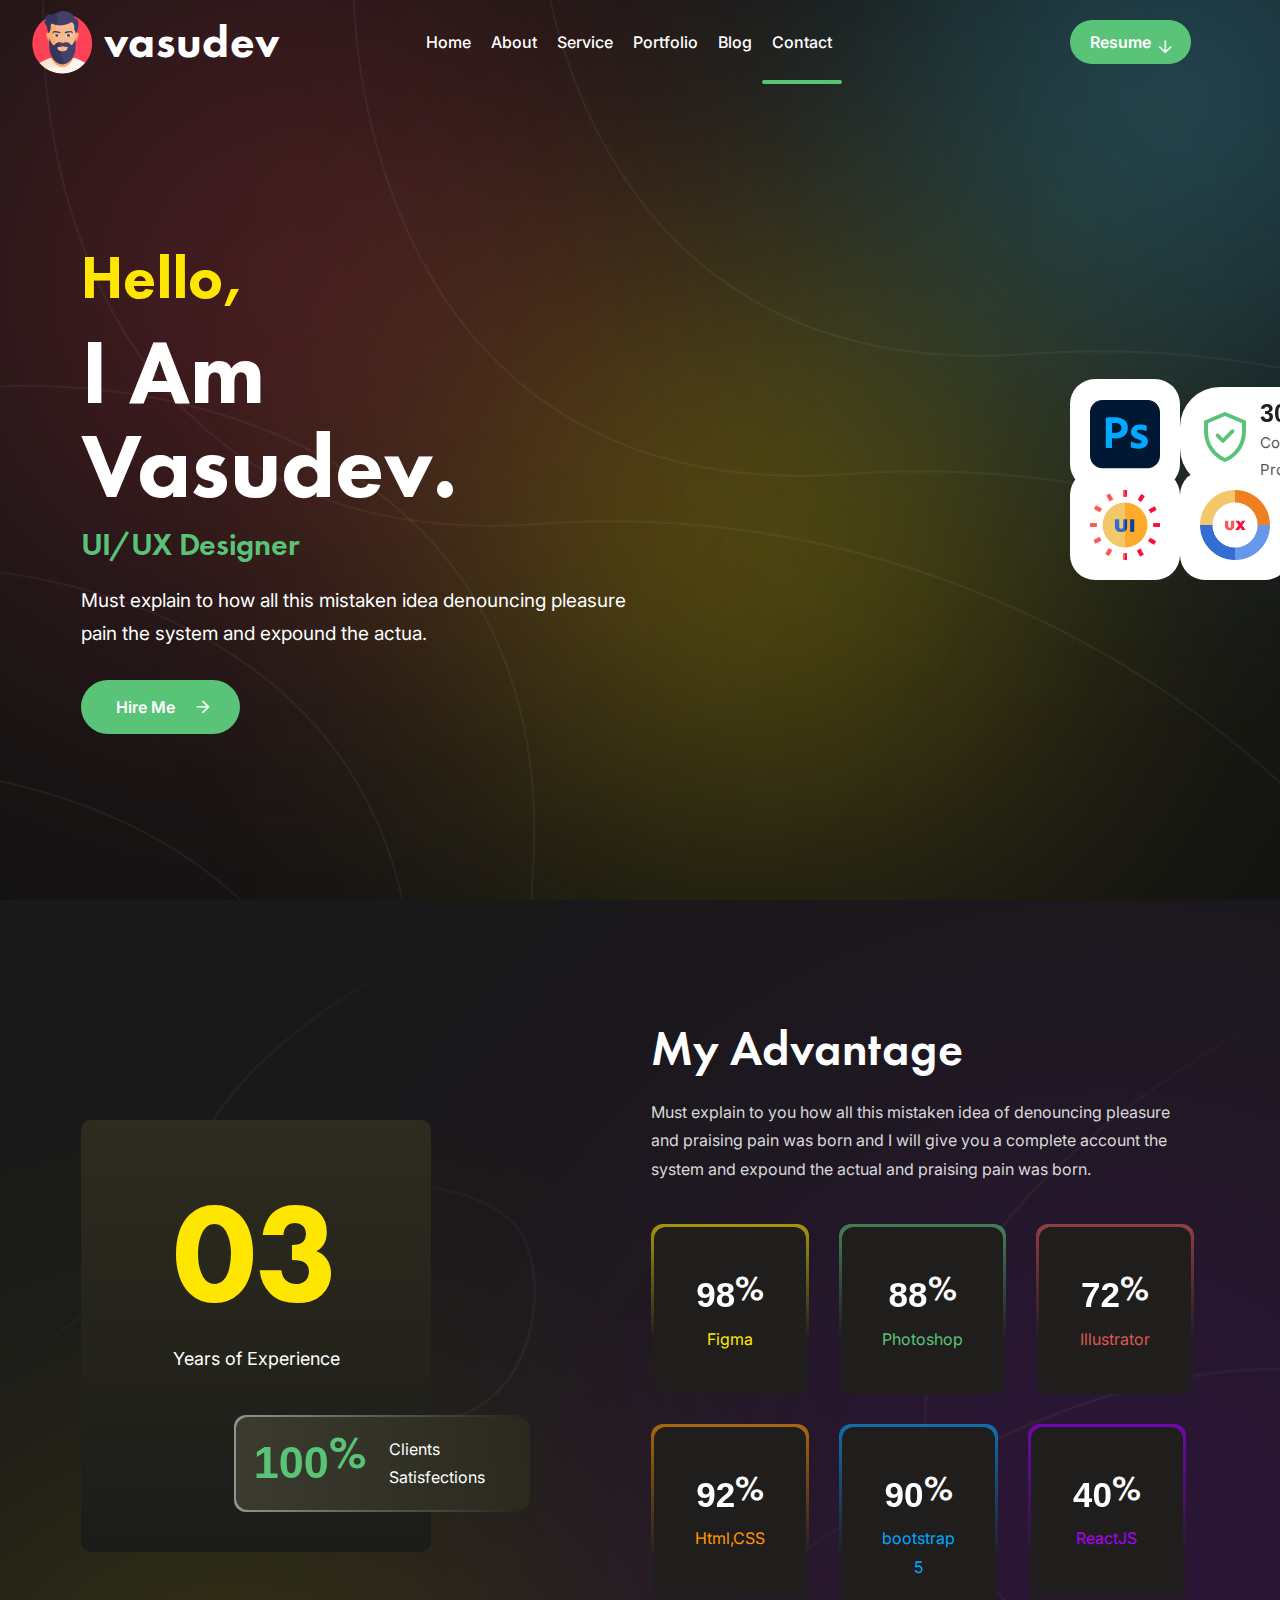
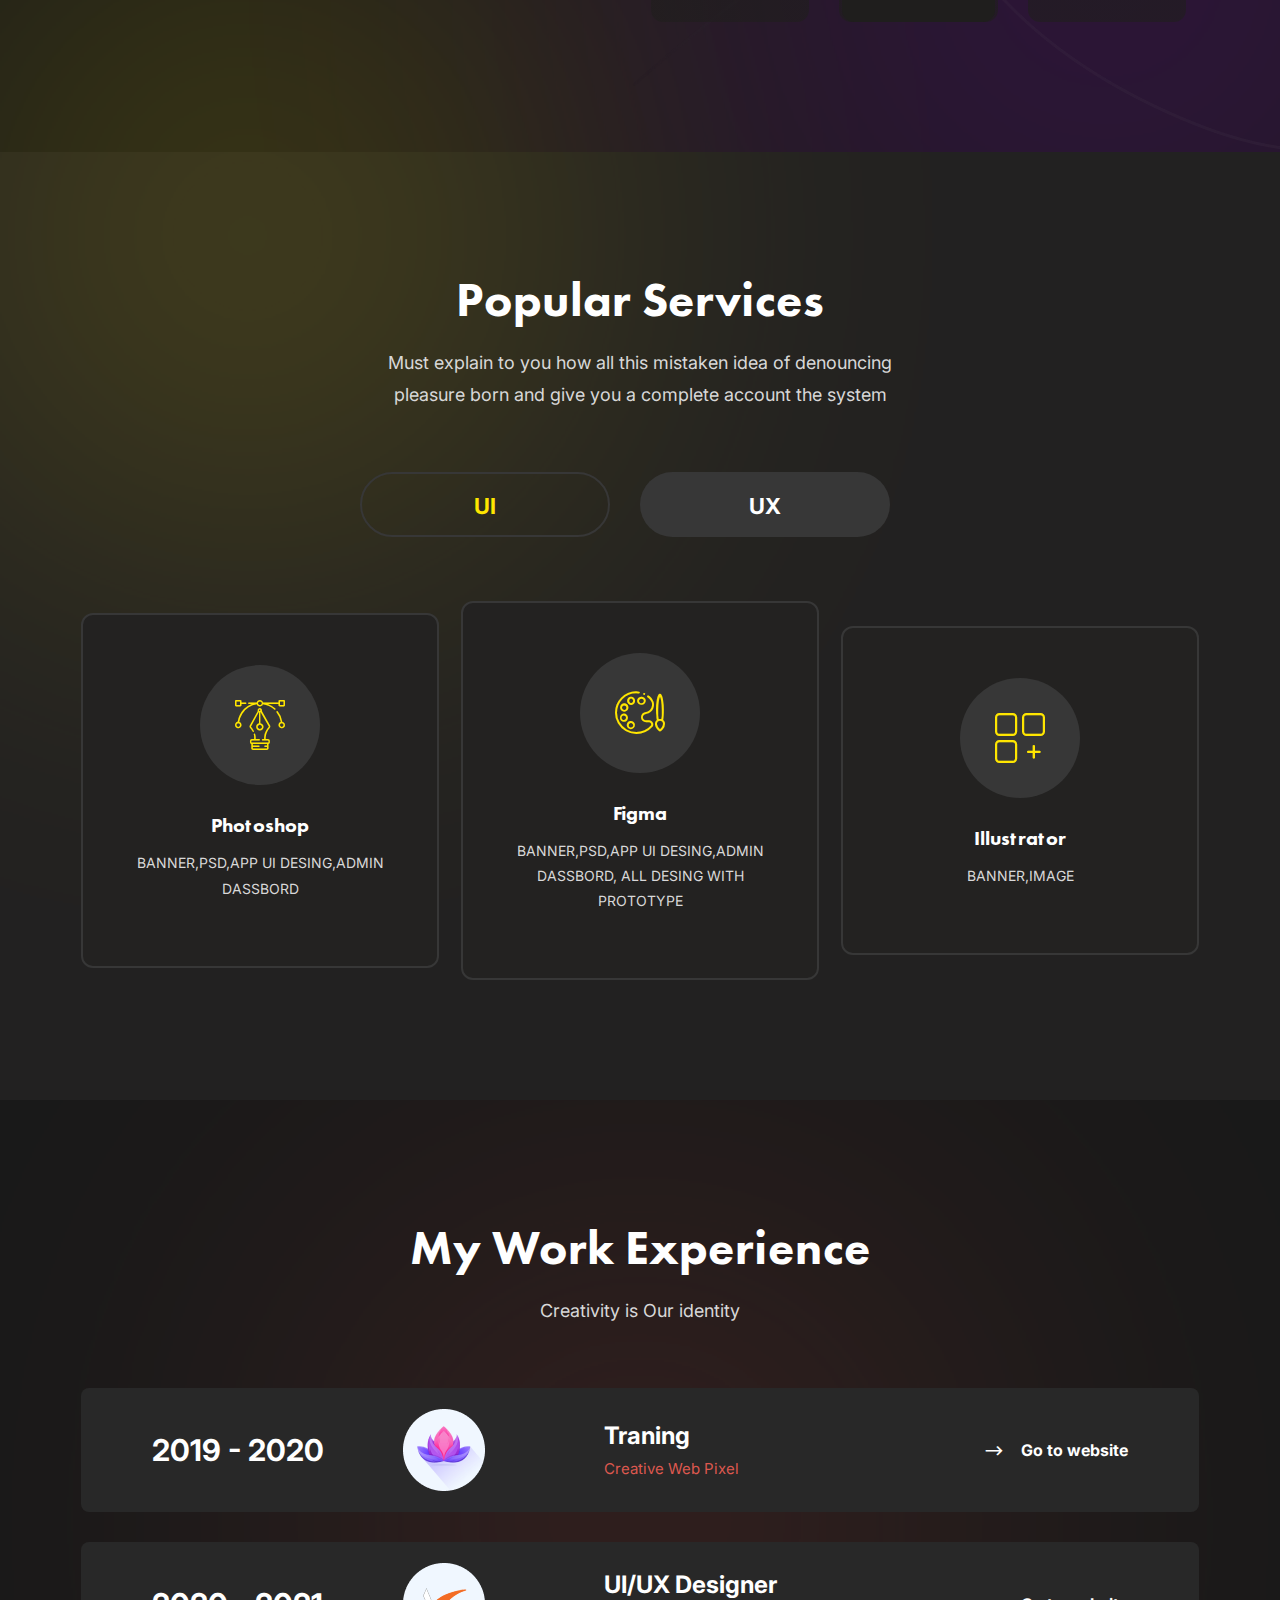
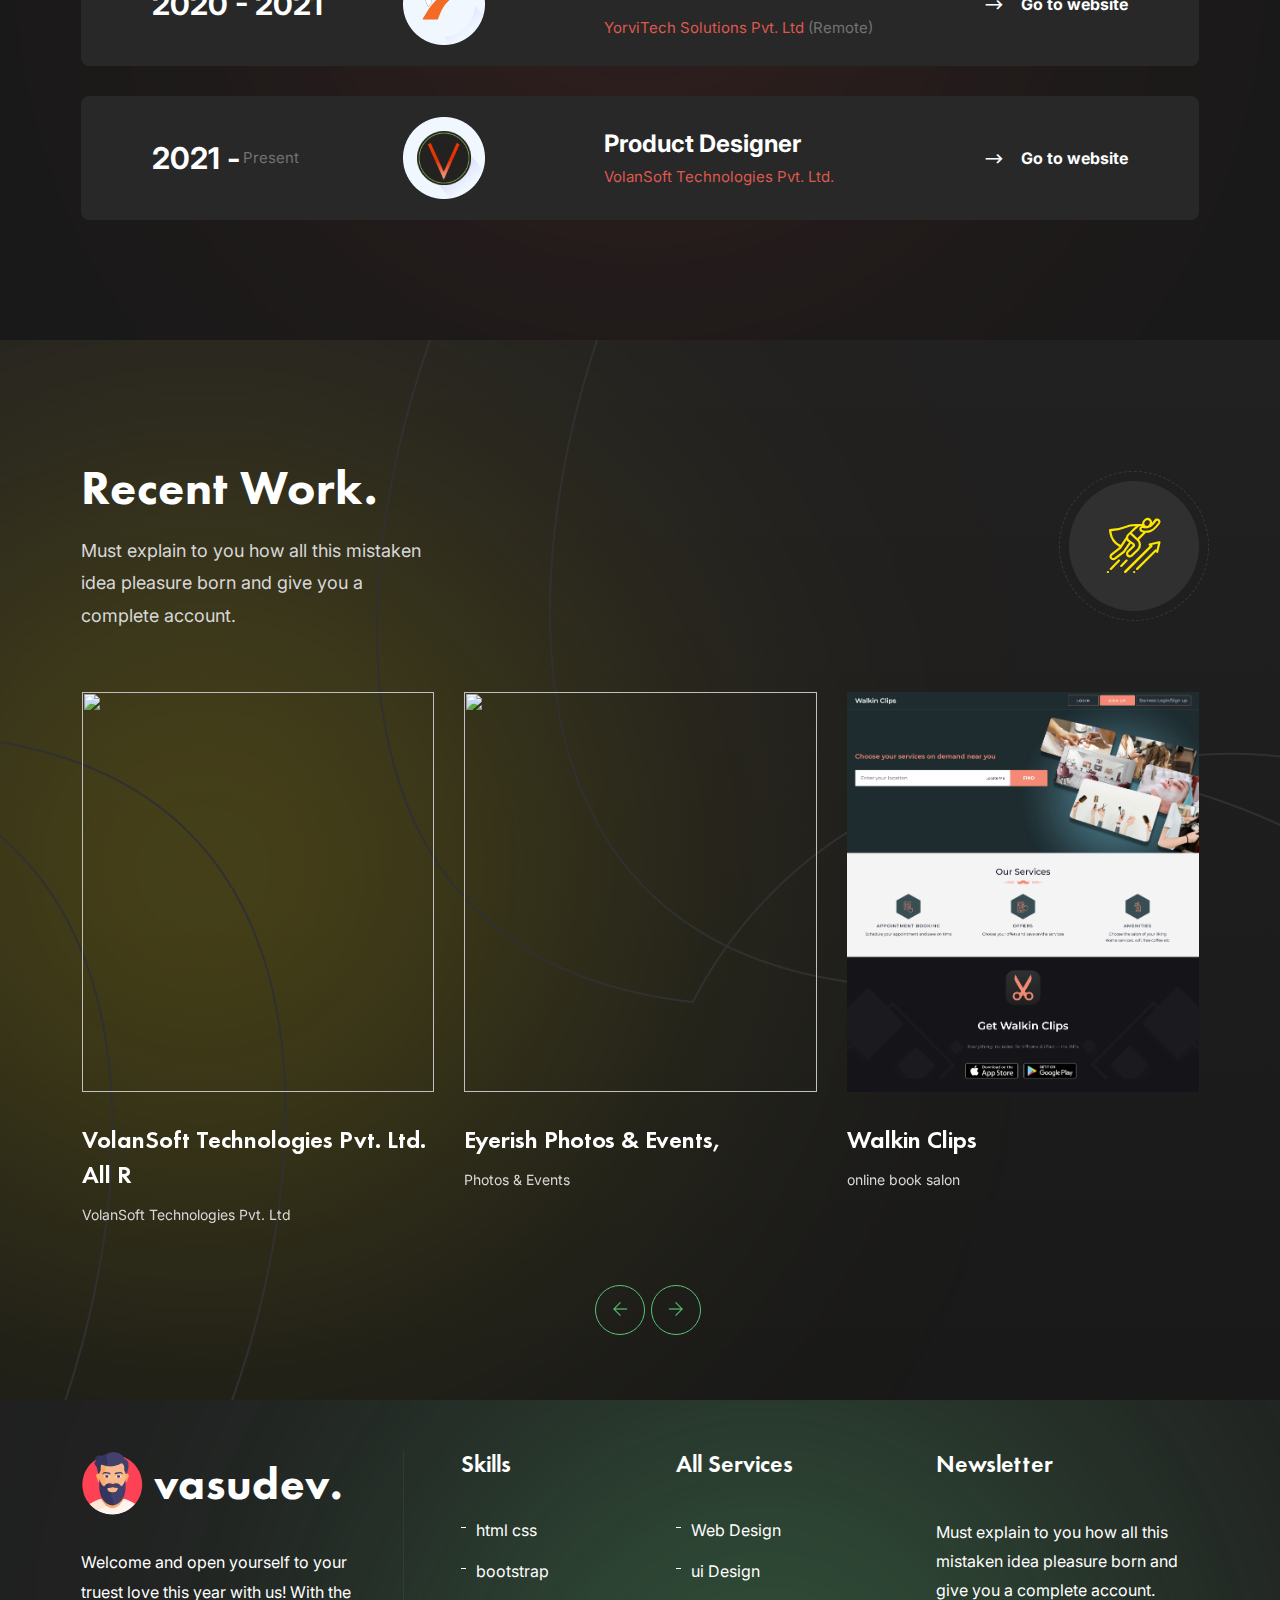
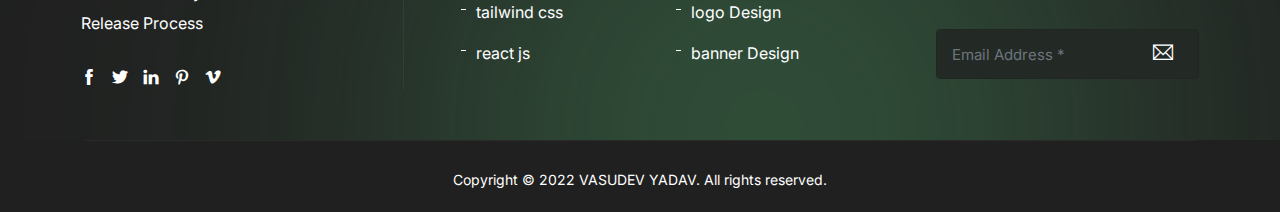
==== commit 3a9a9d95: "Update index.html" ====
--- a/index.html
+++ b/index.html
@@ -141,7 +141,7 @@
             <div class="static-hero-right">
                 <div class="static-hero-img">
                     <div class="static-hero-img-inner">
-                        <img src="assets/images/slider/1.jpg" alt="">
+                        <img src="assets/images/slider/1.png" alt="">
                         <div class="icon-1 floating-item"><img src="assets/images/icon/ux.png" alt=""></div>
                         <div class="icon-2 floating-item"><img src="assets/images/icon/ui.png" alt=""></div>
                         <div class="icon-3 floating-item"><img src="assets/images/icon/photoshop.svg" alt=""></div>
@@ -704,4 +704,4 @@
     <script src="assets/js/script.js"></script>
 </body>
 
-</html>+</html>
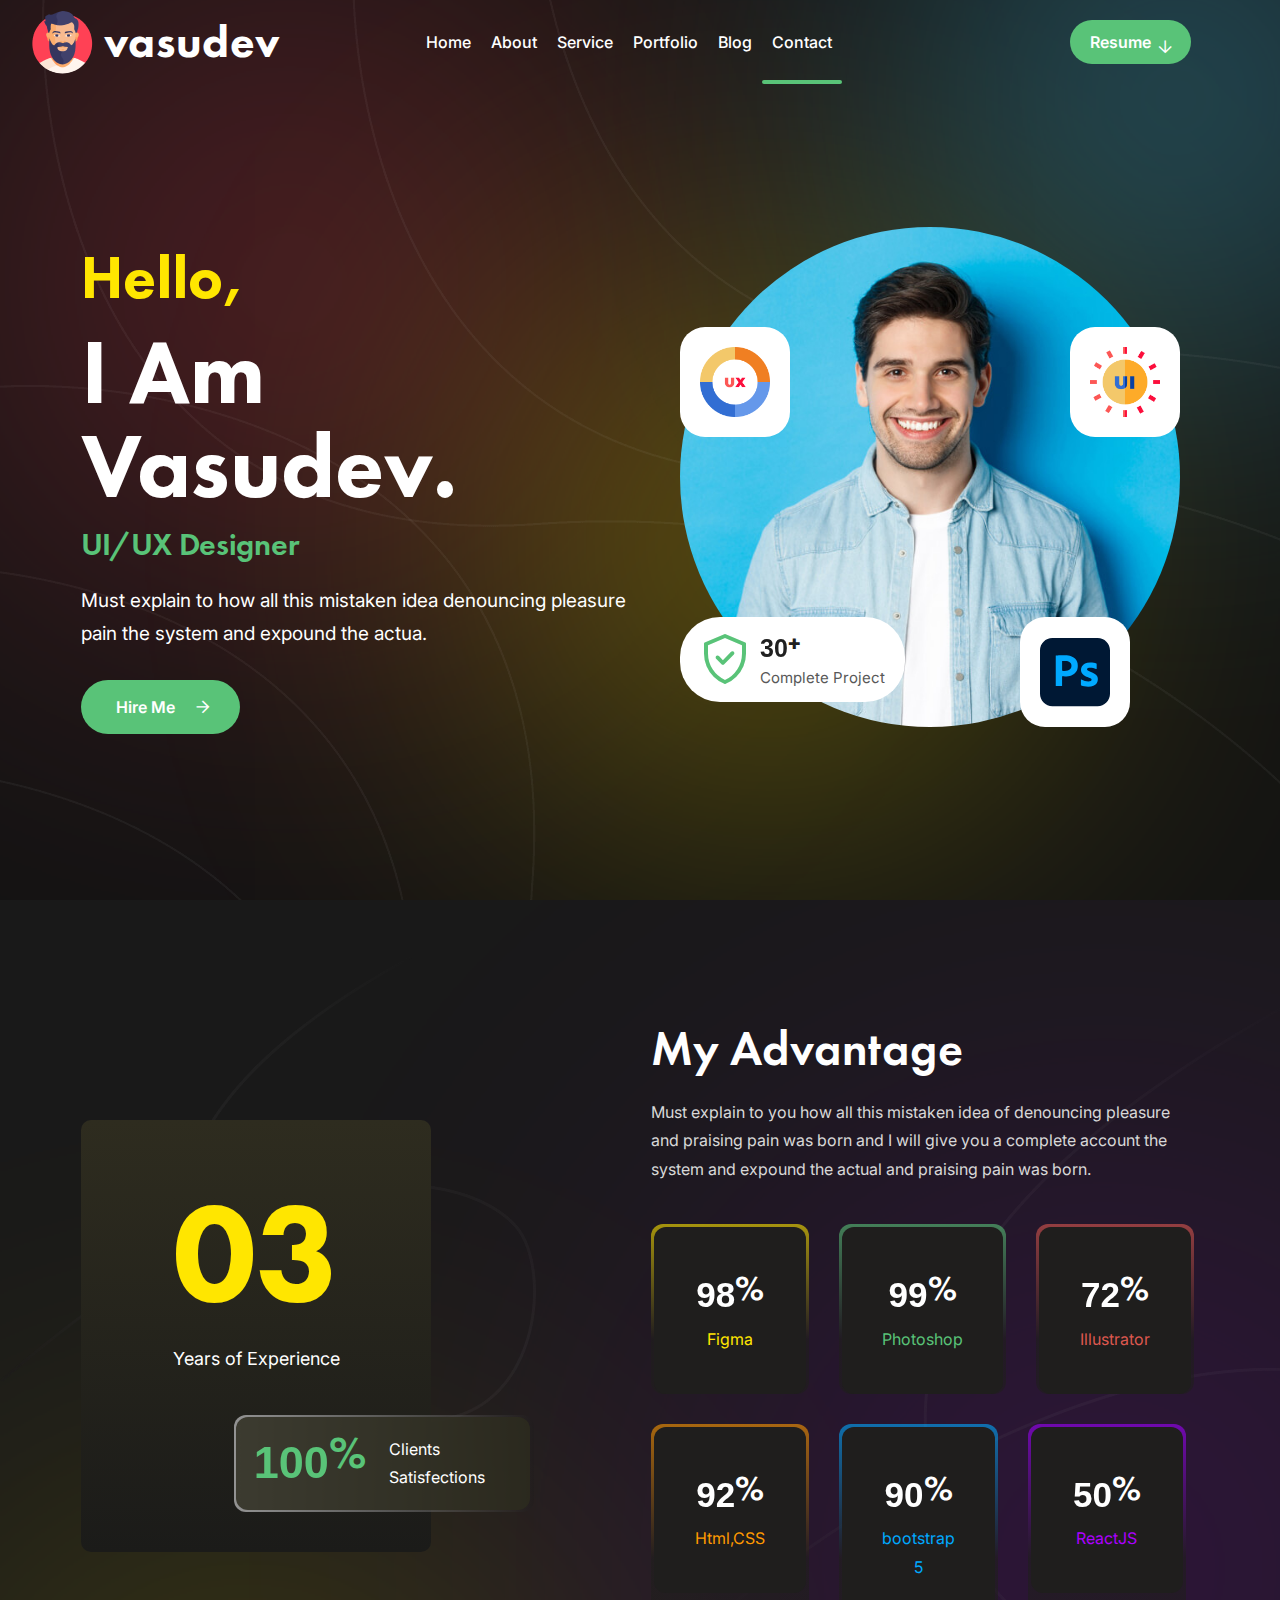
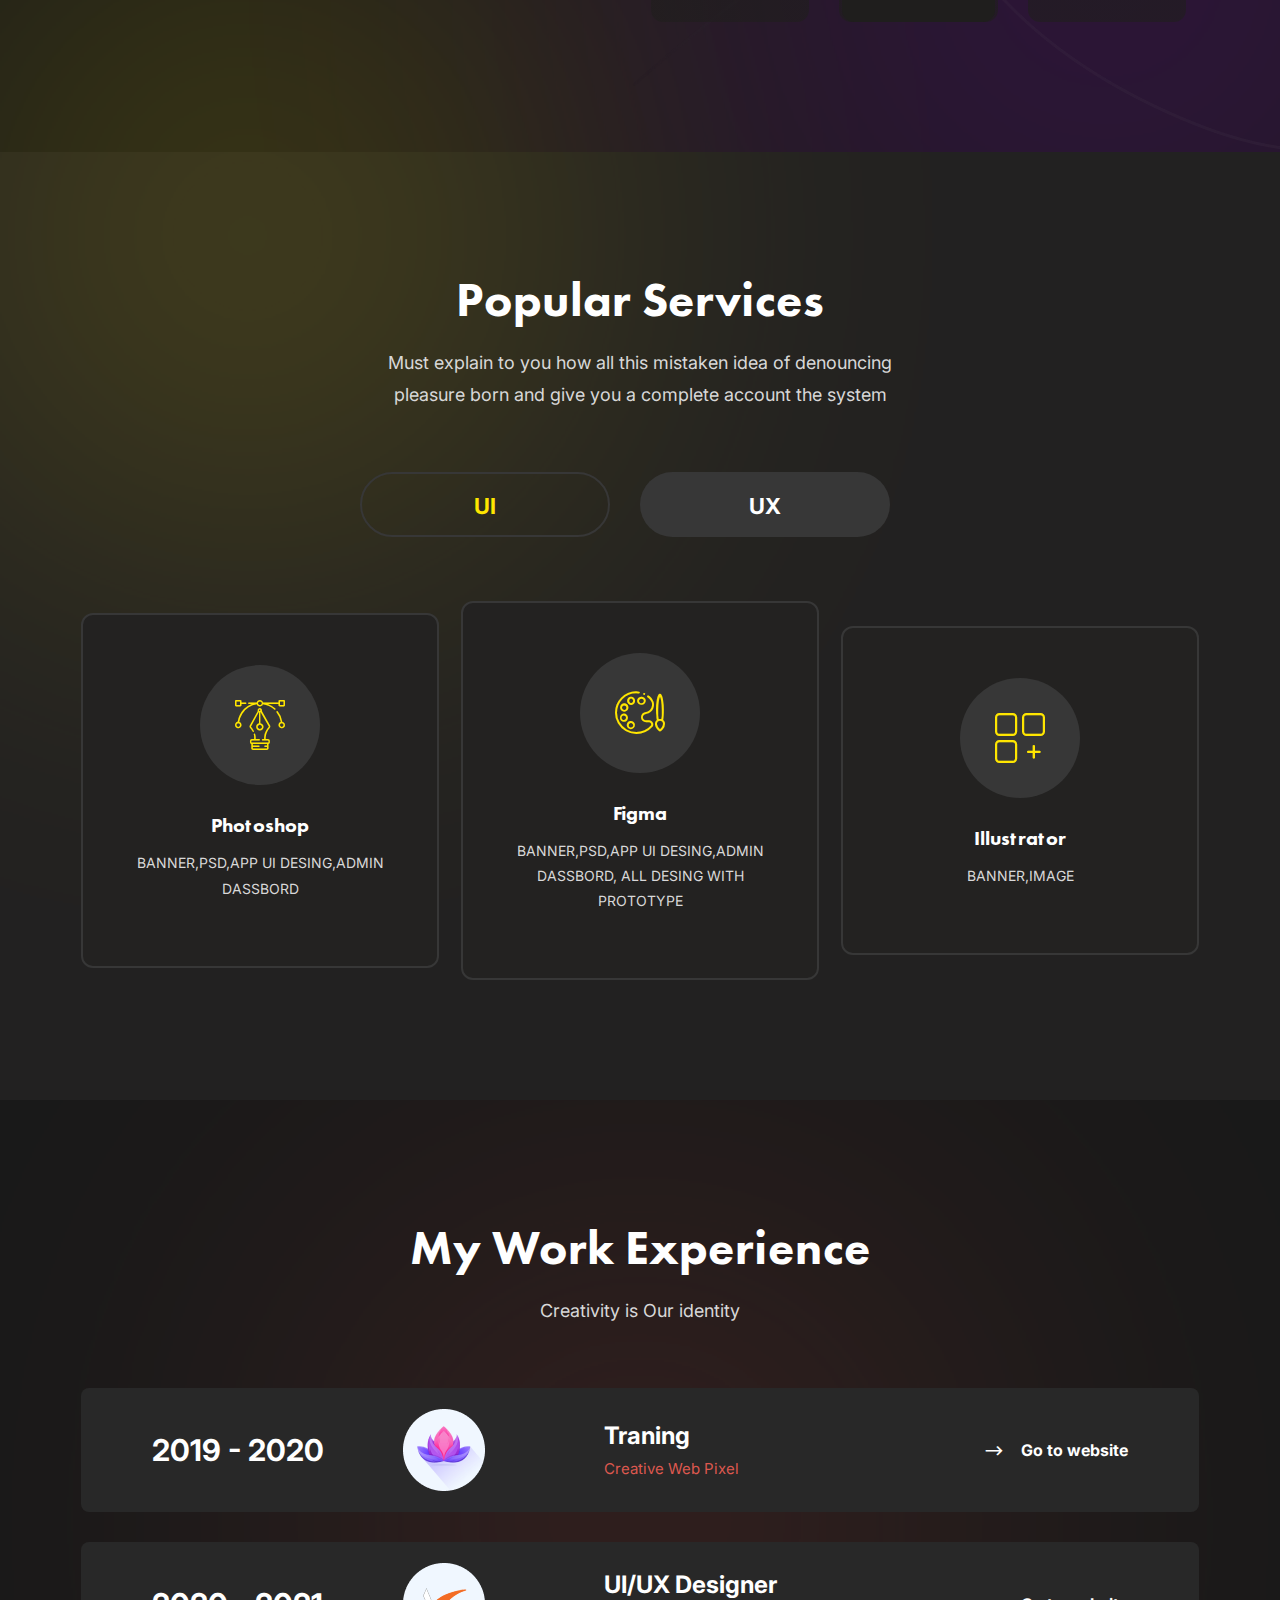
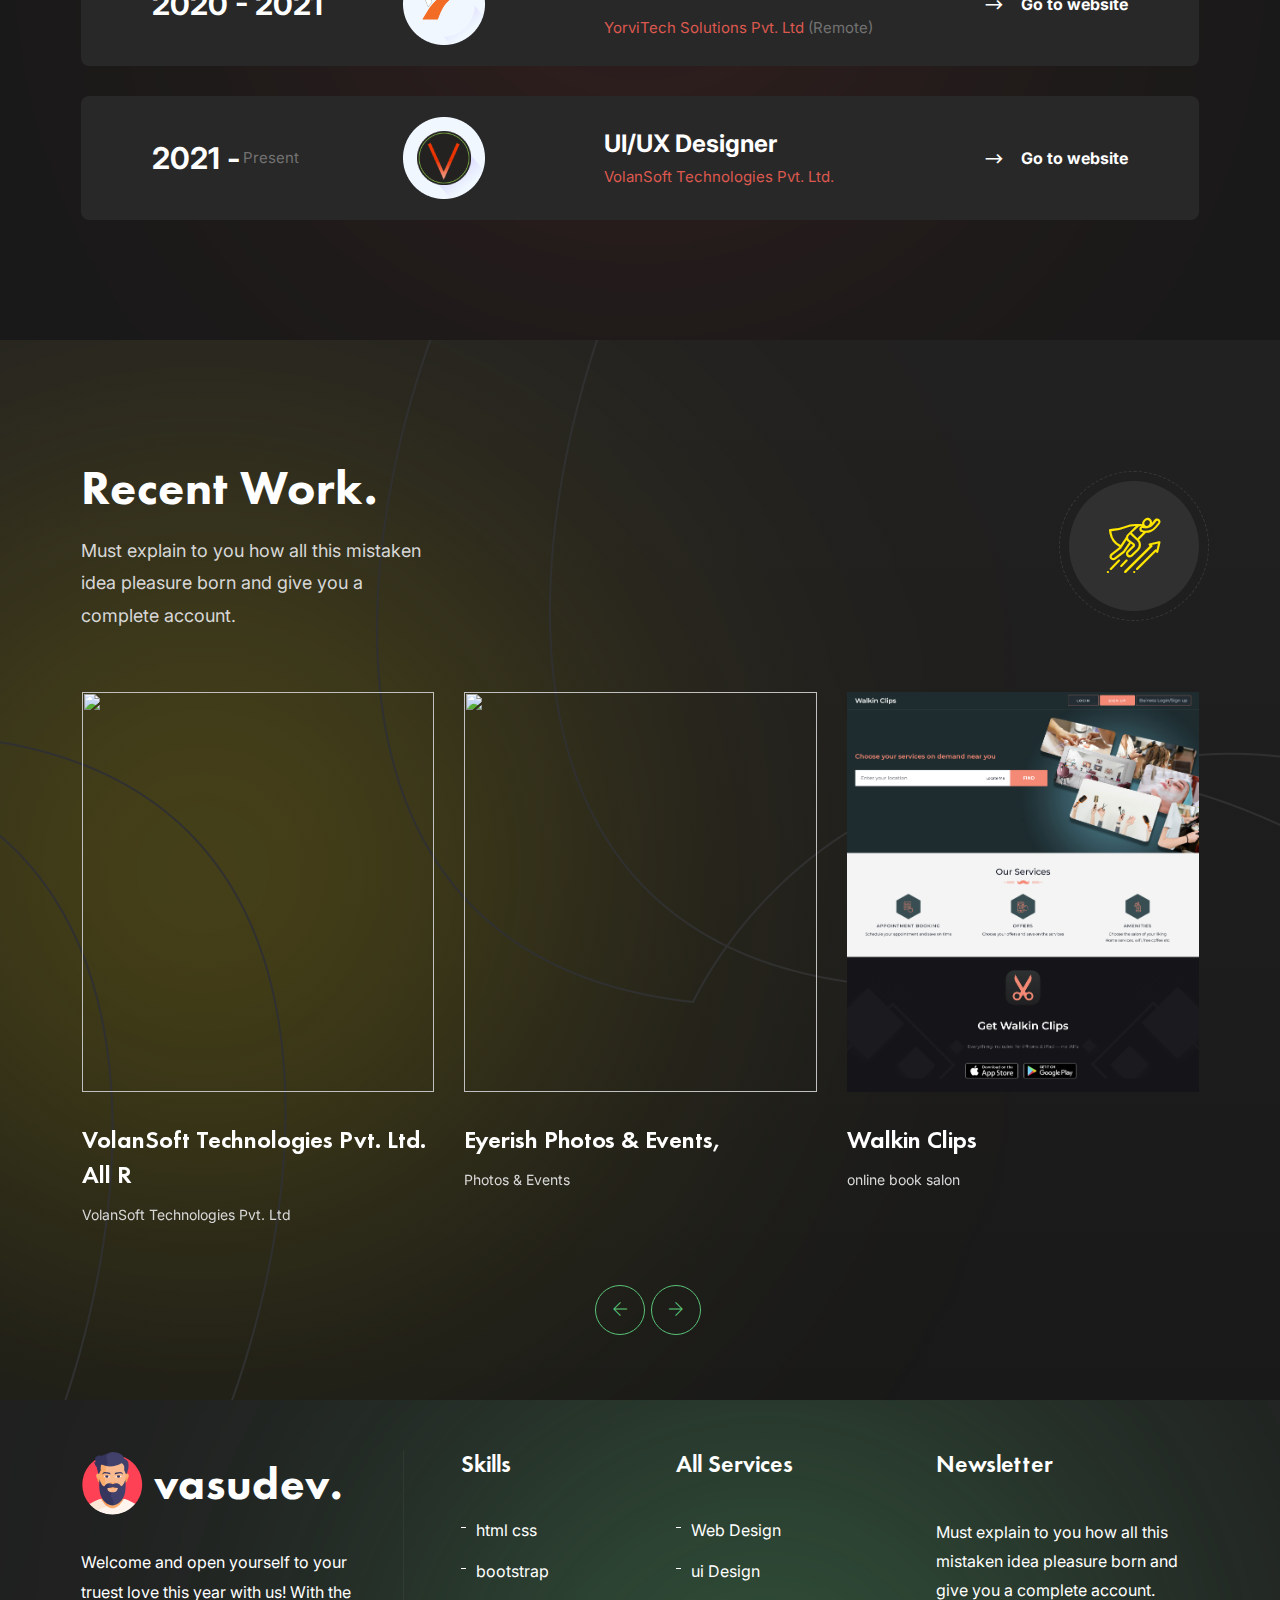
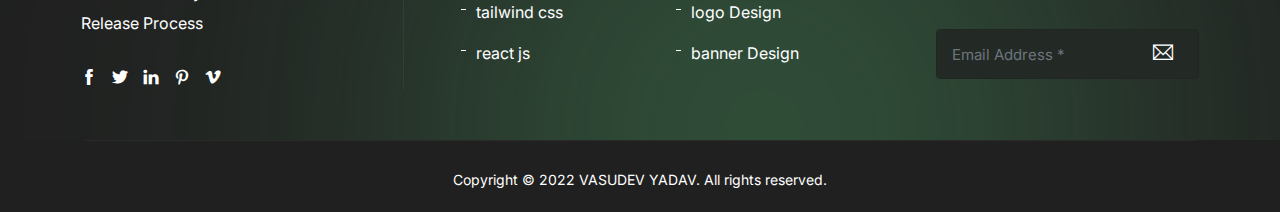
==== commit 15f481ba: "Update index.html" ====
--- a/index.html
+++ b/index.html
@@ -141,7 +141,7 @@
             <div class="static-hero-right">
                 <div class="static-hero-img">
                     <div class="static-hero-img-inner">
-                        <img src="assets/images/slider/1.png" alt="">
+                        <img src="assets/images/slider/1.jpg" alt="">
                         <div class="icon-1 floating-item"><img src="assets/images/icon/ux.png" alt=""></div>
                         <div class="icon-2 floating-item"><img src="assets/images/icon/ui.png" alt=""></div>
                         <div class="icon-3 floating-item"><img src="assets/images/icon/photoshop.svg" alt=""></div>
@@ -245,7 +245,7 @@
                               
                                 <div class="grid">
                                     <div class="grid-inner">
-                                        <h3><span class="odometer" data-count="88">99</span>%</h3>
+                                        <h3><span class="odometer" data-count="99">99</span>%</h3>
                                         <p>Photoshop</p>
                                     </div>
                                 </div>
@@ -265,13 +265,13 @@
                                 </div>
                                 <div class="grid">
                                     <div class="grid-inner">
-                                        <h3><span class="odometer" data-count="90">00</span>%</h3>
+                                        <h3><span class="odometer" data-count="90">90</span>%</h3>
                                         <p> bootstrap 5  </p>
                                     </div>
                                 </div>
                                 <div class="grid">
                                     <div class="grid-inner">
-                                        <h3><span class="odometer" data-count="40">00</span>%</h3>
+                                        <h3><span class="odometer" data-count="50">50</span>%</h3>
                                         <p>ReactJS</p>
                                     </div>
                                 </div>
@@ -471,7 +471,7 @@
                         <ul>
                             <li class="date">2021 - <span>Present</span></li>
                             <li class="logo"><img src="assets/images/work/4.png" alt=""></li>
-                            <li class="position">Product Designer <span>VolanSoft Technologies Pvt. Ltd.
+                            <li class="position">UI/UX Designer <span>VolanSoft Technologies Pvt. Ltd.
                                     </span></li>
                             <li class="link"><a href="https://volansoft.in/" target="_blank">Go to website</a></li>
                         </ul>
@@ -517,49 +517,60 @@
                 </div>
                 <div class="wpo-project-wrap wpo-project-slide owl-carousel">
                     <div class="wpo-project-item">
+                        <a href="https://volansoft.in/"target="blank">
                         <div class="wpo-project-img">
                             <img class="project-martket-img" src="assets/images/project/img-1.png" alt="">
                         </div>
                         <div class="wpo-project-text">
-                            <h2><a href="https://volansoft.in/"target="blank">VolanSoft Technologies Pvt. Ltd. All R</a></h2>
+                            <h2>VolanSoft Technologies Pvt. Ltd. All R</h2>
                             <span>VolanSoft Technologies Pvt. Ltd</span>
                         </div>
+                        </a>
                     </div>
                     <div class="wpo-project-item">
+                        <a href="https://eyerishphotos.online/" target="_blank">
                         <div class="wpo-project-img">
                             <img class="project-martket-img" src="assets/images/project/img-2.png" alt="">
                         </div>
                         <div class="wpo-project-text">
-                            <h2><a href="https://eyerishphotos.online/" target="_blank">Eyerish Photos & Events,</a></h2>
+                            <h2>Eyerish Photos & Events,</h2>
                             <span>Photos & Events</span>
                         </div>
+                        </a>
+
                     </div>
                     <div class="wpo-project-item">
+                        <a href="https://walkinclips.com/" target="_blank">
                         <div class="wpo-project-img">
                             <img class="project-martket-img" src="assets/images/project/img-3.png" alt="">
                         </div>
                         <div class="wpo-project-text">
-                            <h2><a href="https://walkinclips.com/" target="_blank">Walkin Clips</a></h2>
+                            <h2>Walkin Clips</h2>
                             <span>online book salon</span>
                         </div>
+                        </a>
                     </div>
                     <div class="wpo-project-item">
+                        <a href="https://revueradmin.mishry.com/revuer-admin" target="_blank">
                         <div class="wpo-project-img">
                             <img class="project-martket-img" src="assets/images/project/img-5.png" alt="">
                         </div>
                         <div class="wpo-project-text">
-                            <h2><a href="https://revueradmin.mishry.com/revuer-admin" target="_blank">RevuER</a></h2>
+                            <h2>RevuER</h2>
                             <span> Business Managment panel</span>
                         </div>
+                        </a>
                     </div>
                     <div class="wpo-project-item">
+                        <a href="http://3.110.170.207:3000/super-admin/school-details" target="_blank">
                         <div class="wpo-project-img">
                             <img class="project-martket-img" src="assets/images/project/img-6.png" alt="">
                         </div>
                         <div class="wpo-project-text">
-                            <h2><a href="http://3.110.170.207:3000/super-admin/school-details" target="_blank">School Panel</a></h2>
+                            <h2>School Panel</h2>
                             <span>online School Managment</span>
                         </div>
+                        </a>
                     </div>
                     
                 </div>
